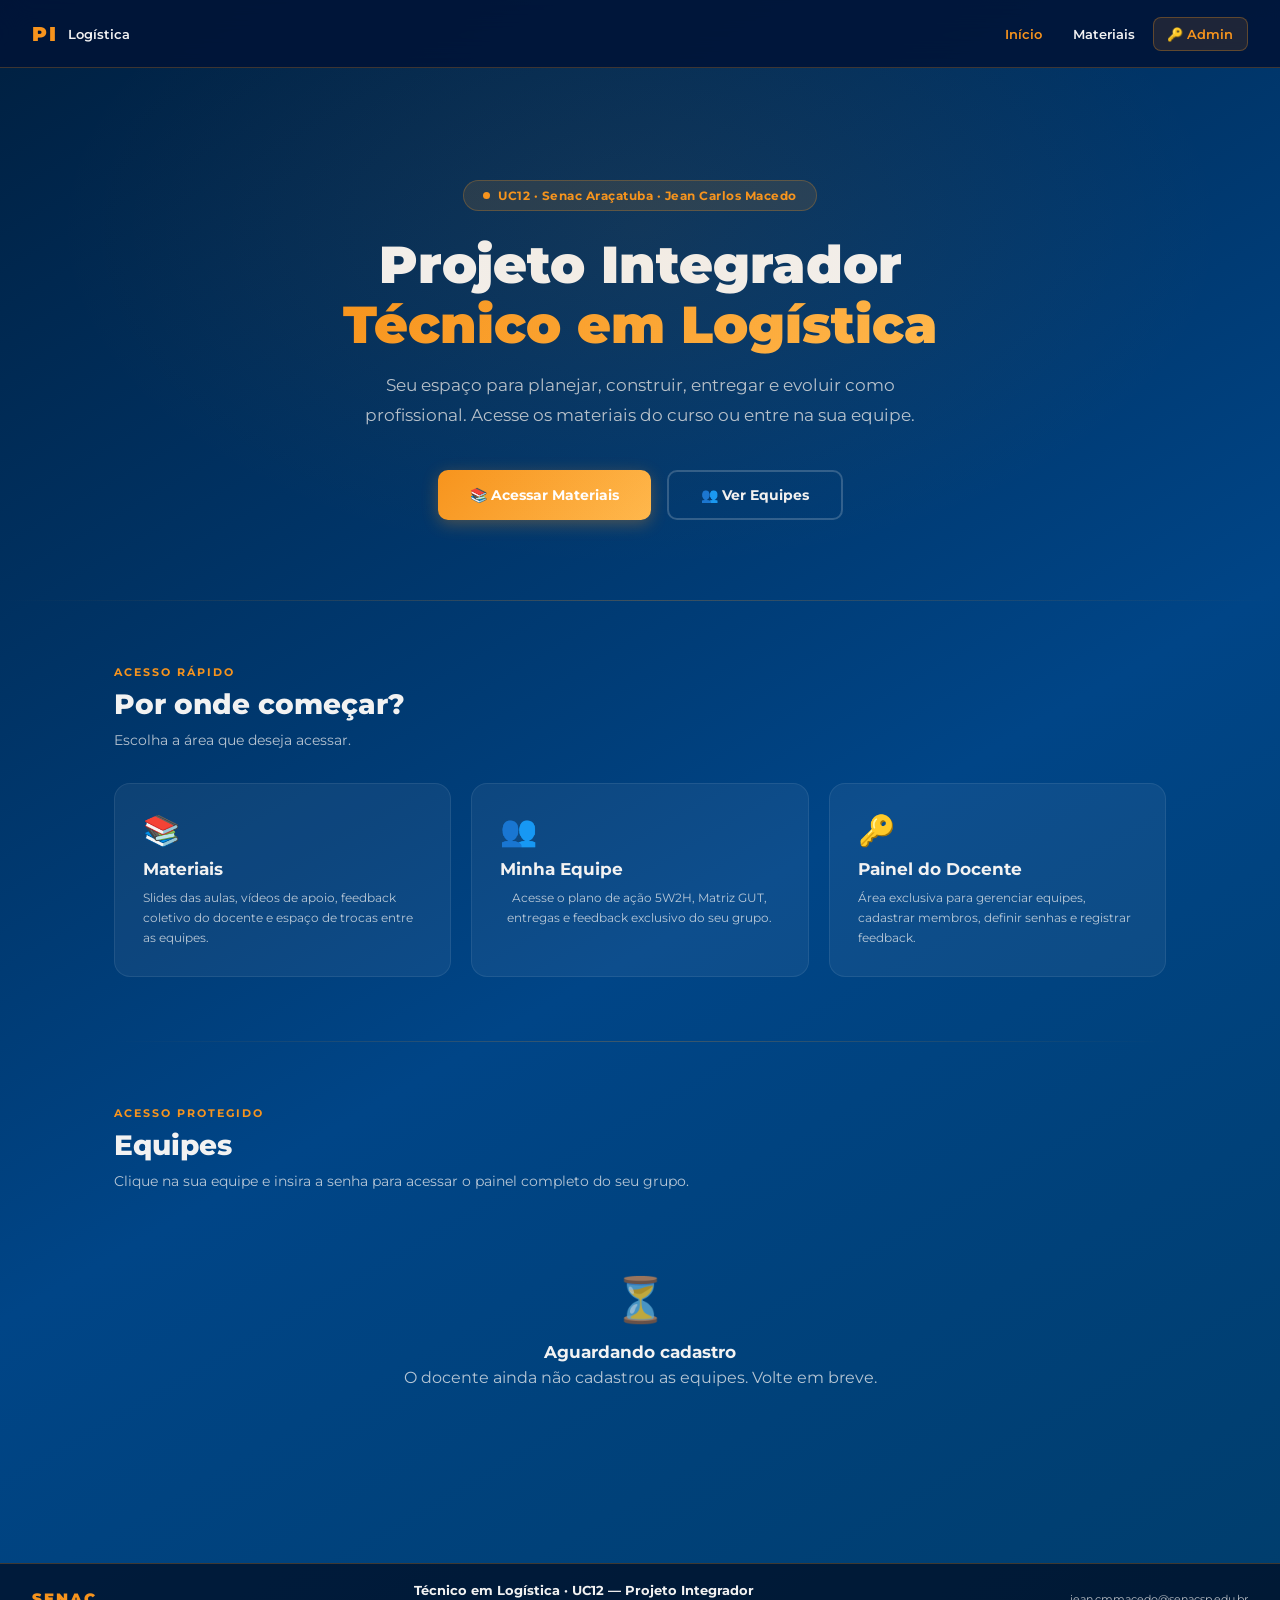
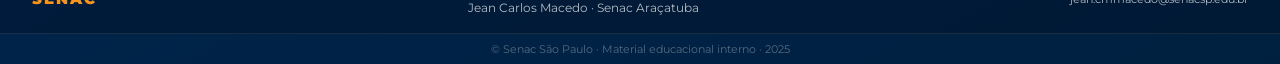
==== index.html @ 1c16d1ef "Add files via upload" ====
<!DOCTYPE html>
<html lang="pt-BR">
<head>
  <meta charset="UTF-8">
  <meta name="viewport" content="width=device-width, initial-scale=1.0">
  <title>PI Logística — Senac Araçatuba</title>
  <link href="https://fonts.googleapis.com/css2?family=Montserrat:wght@400;600;700;900&display=swap" rel="stylesheet">
  <link rel="stylesheet" href="style.css">
</head>
<body>
  <a href="#main-content" class="skip-link">Pular para o conteúdo principal</a>
  <nav class="nav" role="navigation" aria-label="Navegação principal">
    <a href="index.html" class="nav-logo">PI <span>Logística</span></a>
    <div class="nav-links">
      <a href="index.html" class="nav-active">Início</a>
      <a href="materiais.html">Materiais</a>
      <a href="admin.html" class="nav-btn">🔑 Admin</a>
    </div>
    <button class="hamburger" id="ham" type="button" onclick="toggleMenu()" aria-label="Abrir menu" aria-expanded="false" aria-controls="mob-menu">
      <span></span><span></span><span></span>
    </button>
  </nav>
  <div class="mobile-menu" id="mob-menu" role="menu" aria-label="Menu de navegação">
    <a href="index.html" role="menuitem" onclick="closeMenu()">Início</a>
    <a href="materiais.html" role="menuitem" onclick="closeMenu()">Materiais</a>
    <a href="admin.html" role="menuitem" onclick="closeMenu()">🔑 Admin</a>
  </div>

  <div class="page" id="main-content">
    <section class="hero" role="banner" aria-label="Boas-vindas">
      <div class="hero-badge">UC12 · Senac Araçatuba · Jean Carlos Macedo</div>
      <h1 class="hero-title">Projeto Integrador<br><span class="grad">Técnico em Logística</span></h1>
      <p class="hero-sub">Seu espaço para planejar, construir, entregar e evoluir como profissional. Acesse os materiais do curso ou entre na sua equipe.</p>
      <div class="hero-btns">
        <a href="materiais.html" class="btn btn-primary">📚 Acessar Materiais</a>
        <a href="#equipes" class="btn btn-ghost">👥 Ver Equipes</a>
      </div>
    </section>

    <div class="divider"></div>

    <div class="container">
      <section class="section">
        <div class="section-label">Acesso rápido</div>
        <h2 class="section-title">Por onde começar?</h2>
        <p class="section-desc">Escolha a área que deseja acessar.</p>
        <div class="access-grid" role="list">
          <a href="materiais.html" class="access-card" role="listitem" aria-label="Acessar Materiais do curso">
            <div class="ac-icon" aria-hidden="true">📚</div>
            <div class="ac-title">Materiais</div>
            <div class="ac-desc">Slides das aulas, vídeos de apoio, feedback coletivo do docente e espaço de trocas entre as equipes.</div>
          </a>
          <button class="access-card" role="listitem" aria-label="Ir para seção Minha Equipe" onclick="scrollToTeams()" type="button">
            <div class="ac-icon" aria-hidden="true">👥</div>
            <div class="ac-title">Minha Equipe</div>
            <div class="ac-desc">Acesse o plano de ação 5W2H, Matriz GUT, entregas e feedback exclusivo do seu grupo.</div>
          </button>
          <a href="admin.html" class="access-card" role="listitem" aria-label="Acessar Painel do Docente">
            <div class="ac-icon" aria-hidden="true">🔑</div>
            <div class="ac-title">Painel do Docente</div>
            <div class="ac-desc">Área exclusiva para gerenciar equipes, cadastrar membros, definir senhas e registrar feedback.</div>
          </a>
        </div>
      </section>

      <div class="divider"></div>

      <section class="section" id="equipes" aria-labelledby="teams-title">
        <div class="section-label">Acesso protegido</div>
        <h2 class="section-title" id="teams-title">Equipes</h2>
        <p class="section-desc">Clique na sua equipe e insira a senha para acessar o painel completo do seu grupo.</p>
        <div class="teams-grid" id="teams-grid" role="list" aria-label="Lista de equipes">
          <div class="empty-state">
            <span class="ei">⏳</span>
            <h3>Aguardando cadastro</h3>
            <p>O docente ainda não cadastrou as equipes. Volte em breve.</p>
          </div>
        </div>
      </section>
    </div>
  </div>

  <!-- Senha Modal -->
  <div class="overlay" id="overlay" role="dialog" aria-modal="true" aria-labelledby="modal-title">
    <div class="modal">
      <button class="modal-close" type="button" onclick="closeModal()" aria-label="Fechar modal">
        <span aria-hidden="true">✕</span>
      </button>
      <h3 id="modal-title">🔒 Acessar Equipe</h3>
      <p class="modal-sub" id="modal-sub">Digite a senha da sua equipe para continuar.</p>
      <div class="error-msg" id="err-msg" role="alert" aria-live="polite">Senha incorreta. Tente novamente.</div>
      <label for="senha-input" class="sr-only">Senha da equipe</label>
      <input type="password" class="field-input" id="senha-input" placeholder="Senha da equipe..."
             onkeydown="if(event.key==='Enter')checkPassword()" style="margin-bottom:1rem" autocomplete="current-password">
      <button class="btn btn-primary" type="button" onclick="checkPassword()" style="width:100%;justify-content:center">
        Entrar →
      </button>
    </div>
  </div>

  <footer role="contentinfo">
    <div class="f-logo">SENAC</div>
    <div class="f-center">
      <div style="font-weight:700">Técnico em Logística · UC12 — Projeto Integrador</div>
      <div style="color:var(--muted);font-size:12px;margin-top:2px">Jean Carlos Macedo · Senac Araçatuba</div>
    </div>
    <div class="f-right">
      <a href="mailto:jean.cmmacedo@senacsp.edu.br" style="color:inherit;text-decoration:none">jean.cmmacedo@senacsp.edu.br</a>
    </div>
  </footer>
  <div class="f-copy" role="contentinfo">© Senac São Paulo · Material educacional interno · 2025</div>

  <script>
    const KEY_GRUPOS = 'pi_grupos';
    const KEY_CONFIG = 'pi_config';
    const SESSION_TEAM = 'pi_team';
    const SESSION_ADMIN = 'pi_admin';

    function getGrupos() { return JSON.parse(localStorage.getItem(KEY_GRUPOS) || '[]'); }
    function isAdmin() { return sessionStorage.getItem(SESSION_ADMIN) === 'true'; }

    // ── Nav ────────────────────────────────────────────────────────────
    function toggleMenu() {
      const h = document.getElementById('ham');
      const m = document.getElementById('mob-menu');
      const isOpen = h.classList.toggle('open');
      m.classList.toggle('open');
      h.setAttribute('aria-expanded', isOpen);
      h.setAttribute('aria-label', isOpen ? 'Fechar menu' : 'Abrir menu');
    }
    function closeMenu() {
      const h = document.getElementById('ham');
      h.classList.remove('open');
      document.getElementById('mob-menu').classList.remove('open');
      h.setAttribute('aria-expanded', 'false');
      h.setAttribute('aria-label', 'Abrir menu');
    }
    function scrollToTeams() {
      document.getElementById('equipes').scrollIntoView({ behavior: 'smooth' });
    }

    // ── Teams ──────────────────────────────────────────────────────────
    function renderTeams() {
      const grupos = getGrupos().filter(g => g.ativo !== false);
      const grid = document.getElementById('teams-grid');
      if (grupos.length === 0) {
        grid.innerHTML = `<div class="empty-state" role="status"><span class="ei" aria-hidden="true">⏳</span><h3>Aguardando cadastro</h3><p>O docente ainda não cadastrou as equipes. Volte em breve.</p></div>`;
        return;
      }
      grid.innerHTML = grupos.map(g => {
        const entregues = (g.entregas || []).filter(e => e.status === 'entregue').length;
        const membrosCount = (g.membros || []).length;
        return `
          <button class="team-card" type="button" role="listitem" tabindex="0" aria-label="Acessar equipe ${g.nome}, ${membrosCount} integrantes, ${entregues} de 4 entregas"
             onclick="openModal('${g.id}')" onkeydown="if(event.key==='Enter')openModal('${g.id}')">
            <div class="tc-lock" aria-hidden="true">🔒</div>
            <div class="tc-name">${g.nome}</div>
            <div class="tc-info">
              <span>👥 ${membrosCount} integrante${membrosCount!==1?'s':''}</span>
              ${g.tema ? `<span title="${g.tema}">📋 ${g.tema.substring(0,38)}${g.tema.length>38?'…':''}</span>` : ''}
              <span>📤 ${entregues}/4 entregas</span>
            </div>
            <span class="tc-cta">→ Acessar equipe</span>
          </button>`;
      }).join('');
    }

    // ── Modal ──────────────────────────────────────────────────────────
    let _selId = null;
    function openModal(id) {
      _selId = id;
      const g = getGrupos().find(g => g.id === id);
      document.getElementById('modal-sub').textContent = `Equipe: ${g.nome}`;
      document.getElementById('senha-input').value = '';
      document.getElementById('err-msg').classList.remove('show');
      document.getElementById('overlay').classList.add('open');
      setTimeout(() => document.getElementById('senha-input').focus(), 120);
    }
    function closeModal() {
      document.getElementById('overlay').classList.remove('open');
      _selId = null;
    }
    function checkPassword() {
      const g = getGrupos().find(g => g.id === _selId);
      const senha = document.getElementById('senha-input').value.trim();
      if (!senha) return;
      if (senha === g.senha) {
        sessionStorage.setItem(SESSION_TEAM, JSON.stringify({ id: g.id, nome: g.nome }));
        window.location.href = `equipe.html?id=${g.id}`;
      } else {
        document.getElementById('err-msg').classList.add('show');
        document.getElementById('senha-input').value = '';
        document.getElementById('senha-input').focus();
      }
    }
    document.getElementById('overlay').addEventListener('click', e => { if (e.target.id === 'overlay') closeModal(); });
    document.addEventListener('keydown', e => { if (e.key === 'Escape' && document.getElementById('overlay').classList.contains('open')) closeModal(); });

    renderTeams();
  </script>
</body>
</html>
---- style.css ----
/* ═══════════════════════════════════════════════════════════════════════
   PI Logística — Senac Araçatuba
   Estilos principais do projeto
   ═══════════════════════════════════════════════════════════════════════ */

/* ── CSS Variables ────────────────────────────────────────────────────── */
:root {
  --navy: #004587;
  --navy-dark: #001f3f;
  --navy-mid: #003d6b;
  --orange: #F7941D;
  --orange-light: #FFB84D;
  --text: #F2F2F2;
  --muted: rgba(242,242,242,0.75);
  --glass: rgba(255,255,255,0.05);
  --border: rgba(247,148,29,0.25);
  --focus-ring: rgba(247,148,29,0.6);
}

/* ── Reset & Base ─────────────────────────────────────────────────────── */
html {
  scroll-padding-top: 80px;
}

* {
  font-family: 'Montserrat', sans-serif;
  box-sizing: border-box;
  margin: 0;
  padding: 0;
}

html, body {
  min-height: 100vh;
}

body {
  background: linear-gradient(150deg, var(--navy-dark) 0%, var(--navy) 55%, var(--navy-mid) 100%);
  color: var(--text);
  overflow-x: hidden;
}

/* ── Navigation ───────────────────────────────────────────────────────── */
.nav {
  position: fixed;
  top: 0;
  left: 0;
  right: 0;
  height: 68px;
  background: rgba(0,20,55,0.88);
  backdrop-filter: blur(14px);
  border-bottom: 1px solid var(--border);
  display: flex;
  align-items: center;
  justify-content: space-between;
  padding: 0 2rem;
  z-index: 1000;
}

.nav-logo {
  font-size: 20px;
  font-weight: 900;
  color: var(--orange);
  letter-spacing: 2px;
  text-decoration: none;
  display: flex;
  align-items: center;
  gap: 0.6rem;
}

.nav-logo span {
  color: var(--text);
  font-weight: 600;
  font-size: 13px;
  letter-spacing: 0;
}

.nav-links {
  display: flex;
  gap: 0.25rem;
  align-items: center;
}

.nav-links a {
  color: var(--text);
  text-decoration: none;
  font-size: 13px;
  font-weight: 600;
  padding: 0.5rem 0.85rem;
  border-radius: 8px;
  transition: all 0.2s;
  white-space: nowrap;
}

.nav-links a:hover {
  color: var(--orange);
  background: rgba(247,148,29,0.1);
}

.nav-links a.nav-active {
  color: var(--orange);
}

.nav-links a.nav-btn {
  background: rgba(247,148,29,0.12);
  border: 1px solid rgba(247,148,29,0.3);
  color: var(--orange);
}

.nav-links a.nav-btn:hover {
  background: var(--orange);
  color: #fff;
}

/* Hamburger Menu */
.hamburger {
  display: none;
  flex-direction: column;
  gap: 5px;
  background: none;
  border: none;
  cursor: pointer;
  padding: 8px;
}

.hamburger span {
  display: block;
  width: 22px;
  height: 2px;
  background: var(--text);
  border-radius: 2px;
  transition: all 0.3s;
}

.hamburger.open span:nth-child(1) {
  transform: translateY(7px) rotate(45deg);
}

.hamburger.open span:nth-child(2) {
  opacity: 0;
}

.hamburger.open span:nth-child(3) {
  transform: translateY(-7px) rotate(-45deg);
}

/* Mobile Menu */
.mobile-menu {
  display: none;
  position: fixed;
  top: 68px;
  left: 0;
  right: 0;
  background: rgba(0,15,45,0.97);
  border-bottom: 2px solid var(--orange);
  z-index: 999;
}

.mobile-menu.open {
  display: flex;
  flex-direction: column;
}

.mobile-menu a {
  color: var(--text);
  text-decoration: none;
  padding: 0.9rem 2rem;
  font-size: 15px;
  font-weight: 600;
  border-bottom: 1px solid rgba(247,148,29,0.1);
}

.mobile-menu a:hover {
  color: var(--orange);
  background: rgba(247,148,29,0.07);
}

@media (max-width: 820px) {
  .nav-links {
    display: none;
  }
  .hamburger {
    display: flex;
  }
}

/* ── Hero Section ─────────────────────────────────────────────────────── */
.hero {
  min-height: 58vh;
  display: flex;
  flex-direction: column;
  align-items: center;
  justify-content: center;
  text-align: center;
  padding: 7rem 1.5rem 5rem;
  position: relative;
  overflow: hidden;
}

.hero::before {
  content: '';
  position: absolute;
  inset: 0;
  background: radial-gradient(ellipse at 50% 30%, rgba(247,148,29,0.07) 0%, transparent 65%);
  pointer-events: none;
}

.hero-badge {
  display: inline-flex;
  align-items: center;
  gap: 0.5rem;
  background: rgba(247,148,29,0.12);
  border: 1px solid var(--border);
  color: var(--orange);
  padding: 0.45rem 1.2rem;
  border-radius: 20px;
  font-size: 12px;
  font-weight: 700;
  margin-bottom: 1.5rem;
  letter-spacing: 0.5px;
}

.hero-badge::before {
  content: '';
  width: 7px;
  height: 7px;
  background: var(--orange);
  border-radius: 50%;
  animation: pulse 2s ease-in-out infinite;
}

@keyframes pulse {
  0%, 100% { opacity: 1; transform: scale(1); }
  50% { opacity: 0.5; transform: scale(1.4); }
}

.hero-title {
  font-size: clamp(26px, 5.5vw, 52px);
  font-weight: 900;
  line-height: 1.15;
  margin-bottom: 1rem;
}

.hero-title .grad {
  background: linear-gradient(135deg, var(--orange), var(--orange-light));
  -webkit-background-clip: text;
  -webkit-text-fill-color: transparent;
  background-clip: text;
}

.hero-sub {
  color: var(--muted);
  font-size: clamp(13px, 2vw, 17px);
  max-width: 560px;
  margin: 0 auto 2.5rem;
  line-height: 1.75;
}

.hero-btns {
  display: flex;
  gap: 1rem;
  flex-wrap: wrap;
  justify-content: center;
}

/* ── Buttons ──────────────────────────────────────────────────────────── */
.btn {
  padding: 0.85rem 2rem;
  border: none;
  border-radius: 10px;
  font-size: 14px;
  font-weight: 700;
  cursor: pointer;
  text-decoration: none;
  transition: all 0.3s;
  display: inline-flex;
  align-items: center;
  gap: 0.5rem;
}

.btn-primary {
  background: linear-gradient(135deg, var(--orange), var(--orange-light));
  color: #fff;
  box-shadow: 0 4px 16px rgba(247,148,29,0.3);
}

.btn-primary:hover {
  transform: translateY(-2px);
  box-shadow: 0 8px 28px rgba(247,148,29,0.45);
}

.btn-primary:focus-visible {
  outline-offset: 3px;
}

.btn-ghost {
  background: transparent;
  border: 2px solid rgba(242,242,242,0.2);
  color: var(--text);
}

.btn-ghost:hover {
  border-color: var(--orange);
  color: var(--orange);
  background: rgba(247,148,29,0.07);
}

/* ── Layout ───────────────────────────────────────────────────────────── */
.page {
  padding-top: 68px;
}

.container {
  max-width: 1100px;
  margin: 0 auto;
  padding: 0 1.5rem;
}

.divider {
  height: 1px;
  background: linear-gradient(90deg, transparent, rgba(247,148,29,0.25), transparent);
}

/* ── Sections ──────────────────────────────────────────────────────────── */
.section {
  padding: 4rem 0;
}

.section-label {
  font-size: 11px;
  font-weight: 700;
  letter-spacing: 2px;
  color: var(--orange);
  text-transform: uppercase;
  margin-bottom: 0.5rem;
}

.section-title {
  font-size: clamp(20px, 3.5vw, 28px);
  font-weight: 800;
  margin-bottom: 0.5rem;
}

.section-desc {
  color: var(--muted);
  font-size: 14px;
  margin-bottom: 2rem;
  line-height: 1.6;
}

/* ── Quick Access Cards ───────────────────────────────────────────────── */
.access-grid {
  display: grid;
  grid-template-columns: repeat(auto-fit, minmax(230px, 1fr));
  gap: 1.25rem;
}

.access-card {
  background: var(--glass);
  border: 1px solid rgba(255,255,255,0.08);
  border-radius: 16px;
  padding: 1.75rem;
  text-decoration: none;
  color: var(--text);
  transition: all 0.3s;
  display: flex;
  flex-direction: column;
  gap: 0.6rem;
  cursor: pointer;
  position: relative;
  overflow: hidden;
}

.access-card::after {
  content: '';
  position: absolute;
  top: 0;
  left: 0;
  right: 0;
  height: 2px;
  background: linear-gradient(90deg, transparent, var(--orange), transparent);
  opacity: 0;
  transition: opacity 0.3s;
}

.access-card:hover {
  border-color: rgba(247,148,29,0.4);
  transform: translateY(-4px);
  box-shadow: 0 12px 32px rgba(0,0,0,0.2);
  background: rgba(255,255,255,0.08);
}

.access-card:hover::after {
  opacity: 1;
}

.access-card:focus {
  border-color: var(--orange);
  box-shadow: 0 0 0 3px rgba(247,148,29,0.25);
}

.ac-icon {
  font-size: 30px;
}

.ac-title {
  font-size: 17px;
  font-weight: 700;
}

.ac-desc {
  font-size: 12px;
  color: var(--muted);
  line-height: 1.65;
}

/* ── Teams Grid ───────────────────────────────────────────────────────── */
.teams-grid {
  display: grid;
  grid-template-columns: repeat(auto-fill, minmax(210px, 1fr));
  gap: 1.1rem;
}

.team-card {
  background: var(--glass);
  border: 1px solid rgba(255,255,255,0.08);
  border-radius: 14px;
  padding: 1.4rem;
  cursor: pointer;
  transition: all 0.3s;
  position: relative;
  text-align: left;
  border: none;
  width: 100%;
  font-family: inherit;
}

.team-card:hover {
  border-color: rgba(247,148,29,0.45);
  transform: translateY(-3px);
  box-shadow: 0 8px 28px rgba(247,148,29,0.12);
  background: rgba(255,255,255,0.07);
}

.team-card:focus {
  border-color: var(--orange);
  box-shadow: 0 0 0 3px rgba(247,148,29,0.25);
  outline: none;
}

.tc-lock {
  position: absolute;
  top: 1rem;
  right: 1rem;
  font-size: 14px;
  opacity: 0.4;
}

.tc-name {
  font-size: 16px;
  font-weight: 700;
  margin-bottom: 0.4rem;
  color: var(--text);
}

.tc-info {
  font-size: 12px;
  color: var(--muted);
  display: flex;
  flex-direction: column;
  gap: 0.15rem;
}

.tc-cta {
  display: inline-flex;
  align-items: center;
  gap: 0.4rem;
  font-size: 11px;
  font-weight: 700;
  padding: 0.3rem 0.9rem;
  border-radius: 20px;
  margin-top: 0.85rem;
  background: rgba(247,148,29,0.14);
  color: var(--orange);
  border: 1px solid rgba(247,148,29,0.25);
}

.empty-state {
  grid-column: 1/-1;
  text-align: center;
  padding: 3rem 1rem;
  color: var(--muted);
}

.empty-state .ei {
  font-size: 44px;
  margin-bottom: 1rem;
  display: block;
}

.empty-state h3 {
  font-size: 17px;
  font-weight: 700;
  color: var(--text);
  margin-bottom: 0.4rem;
}

/* ── Modal ─────────────────────────────────────────────────────────────── */
.overlay {
  position: fixed;
  inset: 0;
  background: rgba(0,0,0,0.72);
  backdrop-filter: blur(5px);
  z-index: 2000;
  display: none;
  align-items: center;
  justify-content: center;
  padding: 1rem;
}

.overlay.open {
  display: flex;
}

.modal {
  background: linear-gradient(135deg, #001e50, #003d6b);
  border: 1px solid var(--border);
  border-radius: 20px;
  padding: 2.5rem;
  max-width: 420px;
  width: 100%;
  position: relative;
  animation: fadeIn 0.2s ease;
}

@keyframes fadeIn {
  from { opacity: 0; transform: translateY(10px); }
  to { opacity: 1; transform: translateY(0); }
}

.modal-close {
  position: absolute;
  top: 1rem;
  right: 1.2rem;
  background: none;
  border: none;
  color: var(--muted);
  font-size: 20px;
  cursor: pointer;
  transition: color 0.2s;
  line-height: 1;
}

.modal-close:hover {
  color: var(--text);
}

.modal h3 {
  font-size: 21px;
  font-weight: 800;
  margin-bottom: 0.4rem;
}

.modal .modal-sub {
  color: var(--muted);
  font-size: 13px;
  margin-bottom: 1.75rem;
}

.field-input {
  width: 100%;
  padding: 0.85rem 1rem;
  background: rgba(255,255,255,0.06);
  border: 1.5px solid rgba(255,255,255,0.12);
  border-radius: 10px;
  color: var(--text);
  font-size: 15px;
  font-family: 'Montserrat', sans-serif;
  transition: border-color 0.2s;
}

.field-input:focus {
  outline: none;
  border-color: var(--orange);
}

.field-input::placeholder {
  color: rgba(242,242,242,0.3);
}

.error-msg {
  color: #ff7b7b;
  font-size: 12px;
  margin: 0.5rem 0;
  display: none;
}

.error-msg.show {
  display: block;
}

/* ── Footer ────────────────────────────────────────────────────────────── */
footer {
  background: rgba(0,10,30,0.7);
  border-top: 1px solid var(--border);
  padding: 1.1rem 2rem;
  display: grid;
  grid-template-columns: auto 1fr auto;
  gap: 1rem;
  align-items: center;
  margin-top: 4rem;
}

.f-logo {
  font-size: 15px;
  font-weight: 900;
  color: var(--orange);
  letter-spacing: 2px;
}

.f-center {
  text-align: center;
  font-size: 13px;
}

.f-right {
  font-size: 11px;
  color: var(--muted);
  text-align: right;
}

.f-copy {
  background: rgba(0,5,20,0.5);
  border-top: 1px solid rgba(247,148,29,0.1);
  padding: 0.5rem;
  text-align: center;
  font-size: 11px;
  color: rgba(242,242,242,0.35);
}

@media (max-width: 600px) {
  footer {
    grid-template-columns: 1fr;
    text-align: center;
  }
  .f-right {
    text-align: center;
  }
}

/* ═══════════════════════════════════════════════════════════════════════
   Acessibilidade
   ═══════════════════════════════════════════════════════════════════════ */

.skip-link {
  position: absolute;
  top: -100%;
  left: 1rem;
  background: var(--orange);
  color: #000;
  padding: 0.75rem 1.5rem;
  border-radius: 8px;
  font-weight: 700;
  text-decoration: none;
  z-index: 9999;
  transition: top 0.2s;
}

.skip-link:focus {
  top: 1rem;
}

.sr-only {
  position: absolute;
  width: 1px;
  height: 1px;
  padding: 0;
  margin: -1px;
  overflow: hidden;
  clip: rect(0, 0, 0, 0);
  white-space: nowrap;
  border: 0;
}

*:focus-visible {
  outline: 2px solid var(--focus-ring);
  outline-offset: 2px;
}

.access-card:focus,
.team-card:focus {
  border-color: var(--orange);
  box-shadow: 0 0 0 3px rgba(247,148,29,0.25);
}

.modal:focus-within {
  box-shadow: 0 0 0 3px var(--focus-ring);
}

/* ── High Contrast Mode ───────────────────────────────────────────────── */
@media (prefers-contrast: high) {
  :root {
    --muted: rgba(242,242,242,0.9);
    --border: rgba(247,148,29,0.5);
  }

  .btn-primary,
  .access-card,
  .team-card {
    border: 2px solid var(--orange);
  }
}

/* ── Reduced Motion ────────────────────────────────────────────────────── */
@media (prefers-reduced-motion: reduce) {
  *,
  *::before,
  *::after {
    animation-duration: 0.01ms !important;
    animation-iteration-count: 1 !important;
    transition-duration: 0.01ms !important;
  }
}

/* ── Print Styles ─────────────────────────────────────────────────────── */
@media print {
  .nav,
  .hamburger,
  .mobile-menu,
  .overlay,
  .skip-link {
    display: none !important;
  }

  body {
    background: #fff;
    color: #000;
  }

  .page {
    padding-top: 0;
  }
}
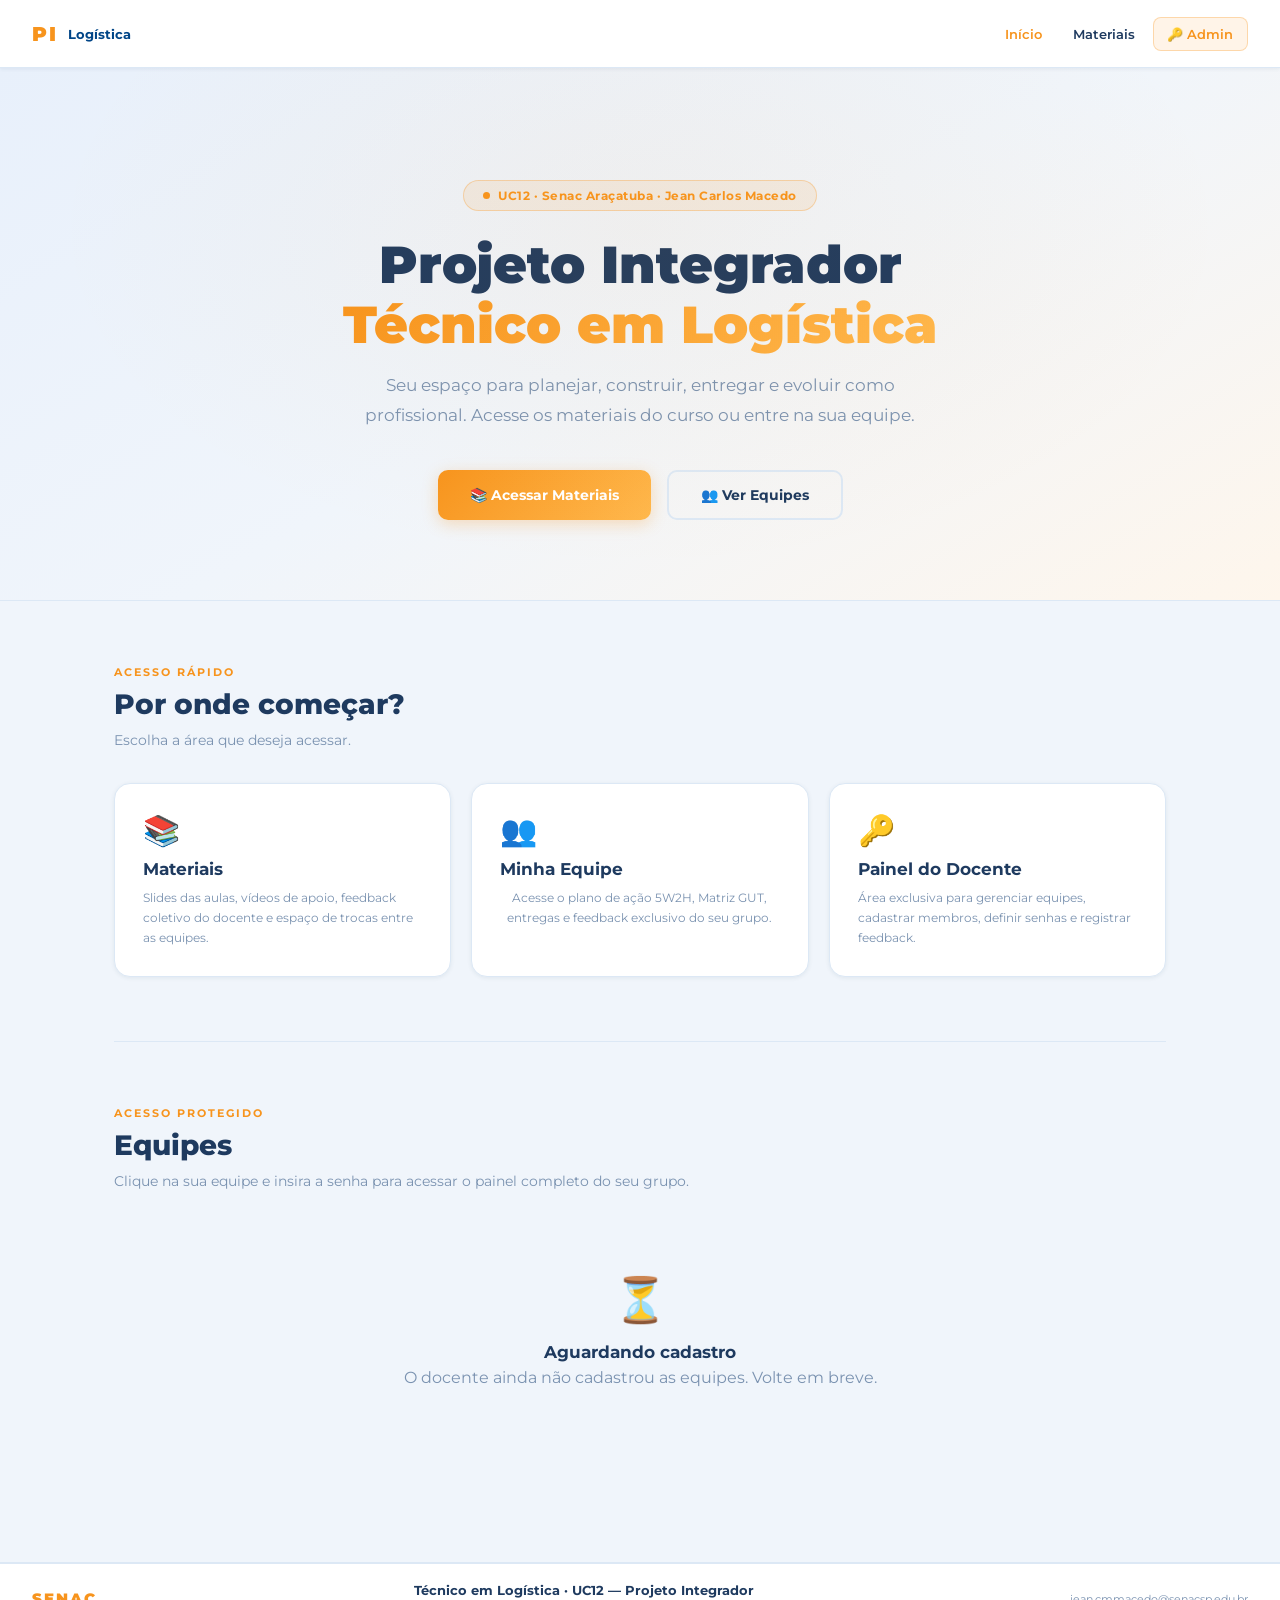
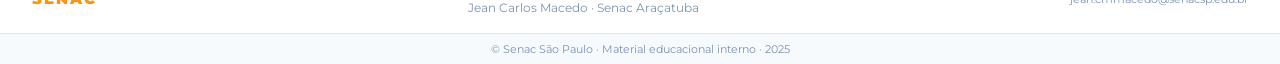
==== commit 52882434: "Add files via upload" ====
--- a/index.html
+++ b/index.html
@@ -6,6 +6,7 @@
   <title>PI Logística — Senac Araçatuba</title>
   <link href="https://fonts.googleapis.com/css2?family=Montserrat:wght@400;600;700;900&display=swap" rel="stylesheet">
   <link rel="stylesheet" href="style.css">
+  <script src="db.js"></script>
 </head>
 <body>
   <a href="#main-content" class="skip-link">Pular para o conteúdo principal</a>
@@ -196,7 +197,9 @@
     document.getElementById('overlay').addEventListener('click', e => { if (e.target.id === 'overlay') closeModal(); });
     document.addEventListener('keydown', e => { if (e.key === 'Escape' && document.getElementById('overlay').classList.contains('open')) closeModal(); });
 
+    // Renderiza com dados locais imediatamente, depois sincroniza e re-renderiza
     renderTeams();
+    cloudSync().then(synced => { if (synced) renderTeams(); });
   </script>
 </body>
 </html>
--- a/style.css
+++ b/style.css
@@ -1,40 +1,41 @@
 /* ═══════════════════════════════════════════════════════════════════════
-   PI Logística — Senac Araçatuba
-   Estilos principais do projeto
+   PI Logística — Senac Araçatuba · Tema Claro
    ═══════════════════════════════════════════════════════════════════════ */
 
 /* ── CSS Variables ────────────────────────────────────────────────────── */
 :root {
-  --navy: #004587;
-  --navy-dark: #001f3f;
-  --navy-mid: #003d6b;
-  --orange: #F7941D;
+  --navy:         #004587;
+  --navy-dark:    #1e3a5f;
+  --navy-mid:     #2c5282;
+  --orange:       #F7941D;
   --orange-light: #FFB84D;
-  --text: #F2F2F2;
-  --muted: rgba(242,242,242,0.75);
-  --glass: rgba(255,255,255,0.05);
-  --border: rgba(247,148,29,0.25);
-  --focus-ring: rgba(247,148,29,0.6);
+  --text:         #1e3a5f;
+  --muted:        #7a92b0;
+  --glass:        #ffffff;
+  --border:       #dce8f5;
+  --focus-ring:   rgba(247,148,29,0.55);
+  --bg:           #f0f5fb;
+  --surface:      #ffffff;
+  --surface-2:    #f7fafd;
+  --shadow-sm:    0 1px 4px rgba(30,58,95,0.08);
+  --shadow-md:    0 4px 16px rgba(30,58,95,0.10);
+  --shadow-lg:    0 8px 32px rgba(30,58,95,0.13);
 }
 
 /* ── Reset & Base ─────────────────────────────────────────────────────── */
-html {
-  scroll-padding-top: 80px;
-}
-
-* {
+html { scroll-padding-top: 80px; }
+
+*, *::before, *::after {
   font-family: 'Montserrat', sans-serif;
   box-sizing: border-box;
   margin: 0;
   padding: 0;
 }
 
-html, body {
-  min-height: 100vh;
-}
+html, body { min-height: 100vh; }
 
 body {
-  background: linear-gradient(150deg, var(--navy-dark) 0%, var(--navy) 55%, var(--navy-mid) 100%);
+  background: var(--bg);
   color: var(--text);
   overflow-x: hidden;
 }
@@ -42,13 +43,13 @@
 /* ── Navigation ───────────────────────────────────────────────────────── */
 .nav {
   position: fixed;
-  top: 0;
-  left: 0;
-  right: 0;
+  top: 0; left: 0; right: 0;
   height: 68px;
-  background: rgba(0,20,55,0.88);
+  background: rgba(255,255,255,0.95);
+  -webkit-backdrop-filter: blur(14px);
   backdrop-filter: blur(14px);
   border-bottom: 1px solid var(--border);
+  box-shadow: var(--shadow-sm);
   display: flex;
   align-items: center;
   justify-content: space-between;
@@ -66,22 +67,11 @@
   align-items: center;
   gap: 0.6rem;
 }
-
-.nav-logo span {
-  color: var(--text);
-  font-weight: 600;
-  font-size: 13px;
-  letter-spacing: 0;
-}
-
-.nav-links {
-  display: flex;
-  gap: 0.25rem;
-  align-items: center;
-}
-
+.nav-logo span { color: var(--navy); font-weight: 700; font-size: 13px; letter-spacing: 0; }
+
+.nav-links { display: flex; gap: 0.25rem; align-items: center; }
 .nav-links a {
-  color: var(--text);
+  color: var(--navy-dark);
   text-decoration: none;
   font-size: 13px;
   font-weight: 600;
@@ -90,97 +80,53 @@
   transition: all 0.2s;
   white-space: nowrap;
 }
-
-.nav-links a:hover {
-  color: var(--orange);
+.nav-links a:hover { color: var(--orange); background: rgba(247,148,29,0.08); }
+.nav-links a.nav-active { color: var(--orange); }
+.nav-links a.nav-btn {
   background: rgba(247,148,29,0.1);
-}
-
-.nav-links a.nav-active {
-  color: var(--orange);
-}
-
-.nav-links a.nav-btn {
-  background: rgba(247,148,29,0.12);
   border: 1px solid rgba(247,148,29,0.3);
   color: var(--orange);
 }
-
-.nav-links a.nav-btn:hover {
-  background: var(--orange);
-  color: #fff;
-}
-
-/* Hamburger Menu */
-.hamburger {
-  display: none;
-  flex-direction: column;
-  gap: 5px;
-  background: none;
-  border: none;
-  cursor: pointer;
-  padding: 8px;
-}
-
-.hamburger span {
-  display: block;
-  width: 22px;
-  height: 2px;
-  background: var(--text);
-  border-radius: 2px;
-  transition: all 0.3s;
-}
-
-.hamburger.open span:nth-child(1) {
-  transform: translateY(7px) rotate(45deg);
-}
-
-.hamburger.open span:nth-child(2) {
-  opacity: 0;
-}
-
-.hamburger.open span:nth-child(3) {
-  transform: translateY(-7px) rotate(-45deg);
-}
+.nav-links a.nav-btn:hover { background: var(--orange); color: #fff; }
+
+.nav-team-badge {
+  background: rgba(247,148,29,0.1);
+  border: 1px solid rgba(247,148,29,0.3);
+  color: var(--orange);
+  font-size: 12px;
+  font-weight: 700;
+  padding: 0.3rem 0.9rem;
+  border-radius: 20px;
+  max-width: 220px;
+  overflow: hidden;
+  text-overflow: ellipsis;
+  white-space: nowrap;
+}
+
+/* Hamburger */
+.hamburger { display: none; flex-direction: column; gap: 5px; background: none; border: none; cursor: pointer; padding: 8px; }
+.hamburger span { display: block; width: 22px; height: 2px; background: var(--navy); border-radius: 2px; transition: all 0.3s; }
+.hamburger.open span:nth-child(1) { transform: translateY(7px) rotate(45deg); }
+.hamburger.open span:nth-child(2) { opacity: 0; }
+.hamburger.open span:nth-child(3) { transform: translateY(-7px) rotate(-45deg); }
 
 /* Mobile Menu */
 .mobile-menu {
   display: none;
   position: fixed;
-  top: 68px;
-  left: 0;
-  right: 0;
-  background: rgba(0,15,45,0.97);
+  top: 68px; left: 0; right: 0;
+  background: rgba(255,255,255,0.98);
   border-bottom: 2px solid var(--orange);
+  box-shadow: var(--shadow-md);
   z-index: 999;
 }
-
-.mobile-menu.open {
-  display: flex;
-  flex-direction: column;
-}
-
-.mobile-menu a {
-  color: var(--text);
-  text-decoration: none;
-  padding: 0.9rem 2rem;
-  font-size: 15px;
-  font-weight: 600;
-  border-bottom: 1px solid rgba(247,148,29,0.1);
-}
-
-.mobile-menu a:hover {
-  color: var(--orange);
-  background: rgba(247,148,29,0.07);
-}
+.mobile-menu.open { display: flex; flex-direction: column; }
+.mobile-menu a { color: var(--navy-dark); text-decoration: none; padding: 0.9rem 2rem; font-size: 15px; font-weight: 600; border-bottom: 1px solid var(--border); }
+.mobile-menu a:hover { color: var(--orange); background: rgba(247,148,29,0.05); }
 
 @media (max-width: 820px) {
-  .nav-links {
-    display: none;
-  }
-  .hamburger {
-    display: flex;
-  }
+  .nav-links { display: none; }
+  .hamburger { display: flex; }
 }
 
 /* ── Hero Section ─────────────────────────────────────────────────────── */
@@ -194,13 +140,13 @@
   padding: 7rem 1.5rem 5rem;
   position: relative;
   overflow: hidden;
-}
-
+  background: linear-gradient(150deg, #e8f0fb 0%, #f0f5fb 50%, #fef6ec 100%);
+}
 .hero::before {
   content: '';
   position: absolute;
   inset: 0;
-  background: radial-gradient(ellipse at 50% 30%, rgba(247,148,29,0.07) 0%, transparent 65%);
+  background: radial-gradient(ellipse at 50% 30%, rgba(247,148,29,0.06) 0%, transparent 65%);
   pointer-events: none;
 }
 
@@ -208,8 +154,8 @@
   display: inline-flex;
   align-items: center;
   gap: 0.5rem;
-  background: rgba(247,148,29,0.12);
-  border: 1px solid var(--border);
+  background: rgba(247,148,29,0.1);
+  border: 1px solid rgba(247,148,29,0.3);
   color: var(--orange);
   padding: 0.45rem 1.2rem;
   border-radius: 20px;
@@ -218,49 +164,25 @@
   margin-bottom: 1.5rem;
   letter-spacing: 0.5px;
 }
-
 .hero-badge::before {
   content: '';
-  width: 7px;
-  height: 7px;
+  width: 7px; height: 7px;
   background: var(--orange);
   border-radius: 50%;
   animation: pulse 2s ease-in-out infinite;
 }
-
 @keyframes pulse {
   0%, 100% { opacity: 1; transform: scale(1); }
   50% { opacity: 0.5; transform: scale(1.4); }
 }
 
-.hero-title {
-  font-size: clamp(26px, 5.5vw, 52px);
-  font-weight: 900;
-  line-height: 1.15;
-  margin-bottom: 1rem;
-}
-
+.hero-title { font-size: clamp(26px, 5.5vw, 52px); font-weight: 900; line-height: 1.15; margin-bottom: 1rem; }
 .hero-title .grad {
   background: linear-gradient(135deg, var(--orange), var(--orange-light));
-  -webkit-background-clip: text;
-  -webkit-text-fill-color: transparent;
-  background-clip: text;
-}
-
-.hero-sub {
-  color: var(--muted);
-  font-size: clamp(13px, 2vw, 17px);
-  max-width: 560px;
-  margin: 0 auto 2.5rem;
-  line-height: 1.75;
-}
-
-.hero-btns {
-  display: flex;
-  gap: 1rem;
-  flex-wrap: wrap;
-  justify-content: center;
-}
+  -webkit-background-clip: text; -webkit-text-fill-color: transparent; background-clip: text;
+}
+.hero-sub { color: var(--muted); font-size: clamp(13px, 2vw, 17px); max-width: 560px; margin: 0 auto 2.5rem; line-height: 1.75; }
+.hero-btns { display: flex; gap: 1rem; flex-wrap: wrap; justify-content: center; }
 
 /* ── Buttons ──────────────────────────────────────────────────────────── */
 .btn {
@@ -276,87 +198,36 @@
   align-items: center;
   gap: 0.5rem;
 }
-
 .btn-primary {
   background: linear-gradient(135deg, var(--orange), var(--orange-light));
   color: #fff;
-  box-shadow: 0 4px 16px rgba(247,148,29,0.3);
-}
-
-.btn-primary:hover {
-  transform: translateY(-2px);
-  box-shadow: 0 8px 28px rgba(247,148,29,0.45);
-}
-
-.btn-primary:focus-visible {
-  outline-offset: 3px;
-}
-
+  box-shadow: 0 4px 16px rgba(247,148,29,0.28);
+}
+.btn-primary:hover { transform: translateY(-2px); box-shadow: 0 8px 28px rgba(247,148,29,0.40); }
+.btn-primary:focus-visible { outline-offset: 3px; }
 .btn-ghost {
   background: transparent;
-  border: 2px solid rgba(242,242,242,0.2);
-  color: var(--text);
-}
-
-.btn-ghost:hover {
-  border-color: var(--orange);
-  color: var(--orange);
-  background: rgba(247,148,29,0.07);
-}
+  border: 2px solid var(--border);
+  color: var(--navy-dark);
+}
+.btn-ghost:hover { border-color: var(--orange); color: var(--orange); background: rgba(247,148,29,0.05); }
 
 /* ── Layout ───────────────────────────────────────────────────────────── */
-.page {
-  padding-top: 68px;
-}
-
-.container {
-  max-width: 1100px;
-  margin: 0 auto;
-  padding: 0 1.5rem;
-}
-
-.divider {
-  height: 1px;
-  background: linear-gradient(90deg, transparent, rgba(247,148,29,0.25), transparent);
-}
+.page { padding-top: 68px; }
+.container { max-width: 1100px; margin: 0 auto; padding: 0 1.5rem; }
+.divider { height: 1px; background: var(--border); margin: 0; }
 
 /* ── Sections ──────────────────────────────────────────────────────────── */
-.section {
-  padding: 4rem 0;
-}
-
-.section-label {
-  font-size: 11px;
-  font-weight: 700;
-  letter-spacing: 2px;
-  color: var(--orange);
-  text-transform: uppercase;
-  margin-bottom: 0.5rem;
-}
-
-.section-title {
-  font-size: clamp(20px, 3.5vw, 28px);
-  font-weight: 800;
-  margin-bottom: 0.5rem;
-}
-
-.section-desc {
-  color: var(--muted);
-  font-size: 14px;
-  margin-bottom: 2rem;
-  line-height: 1.6;
-}
+.section { padding: 4rem 0; }
+.section-label { font-size: 11px; font-weight: 700; letter-spacing: 2px; color: var(--orange); text-transform: uppercase; margin-bottom: 0.5rem; }
+.section-title { font-size: clamp(20px, 3.5vw, 28px); font-weight: 800; margin-bottom: 0.5rem; }
+.section-desc { color: var(--muted); font-size: 14px; margin-bottom: 2rem; line-height: 1.6; }
 
 /* ── Quick Access Cards ───────────────────────────────────────────────── */
-.access-grid {
-  display: grid;
-  grid-template-columns: repeat(auto-fit, minmax(230px, 1fr));
-  gap: 1.25rem;
-}
-
+.access-grid { display: grid; grid-template-columns: repeat(auto-fit, minmax(230px, 1fr)); gap: 1.25rem; }
 .access-card {
-  background: var(--glass);
-  border: 1px solid rgba(255,255,255,0.08);
+  background: var(--surface);
+  border: 1px solid var(--border);
   border-radius: 16px;
   padding: 1.75rem;
   text-decoration: none;
@@ -368,240 +239,117 @@
   cursor: pointer;
   position: relative;
   overflow: hidden;
-}
-
+  box-shadow: var(--shadow-sm);
+}
 .access-card::after {
   content: '';
   position: absolute;
-  top: 0;
-  left: 0;
-  right: 0;
-  height: 2px;
-  background: linear-gradient(90deg, transparent, var(--orange), transparent);
+  top: 0; left: 0; right: 0;
+  height: 3px;
+  background: linear-gradient(90deg, var(--orange), var(--orange-light));
   opacity: 0;
   transition: opacity 0.3s;
 }
-
-.access-card:hover {
-  border-color: rgba(247,148,29,0.4);
-  transform: translateY(-4px);
-  box-shadow: 0 12px 32px rgba(0,0,0,0.2);
-  background: rgba(255,255,255,0.08);
-}
-
-.access-card:hover::after {
-  opacity: 1;
-}
-
-.access-card:focus {
-  border-color: var(--orange);
-  box-shadow: 0 0 0 3px rgba(247,148,29,0.25);
-}
-
-.ac-icon {
-  font-size: 30px;
-}
-
-.ac-title {
-  font-size: 17px;
-  font-weight: 700;
-}
-
-.ac-desc {
-  font-size: 12px;
-  color: var(--muted);
-  line-height: 1.65;
-}
+.access-card:hover { border-color: rgba(247,148,29,0.4); transform: translateY(-4px); box-shadow: var(--shadow-lg); }
+.access-card:hover::after { opacity: 1; }
+.access-card:focus { border-color: var(--orange); box-shadow: 0 0 0 3px rgba(247,148,29,0.2); }
+.ac-icon { font-size: 30px; }
+.ac-title { font-size: 17px; font-weight: 700; color: var(--navy-dark); }
+.ac-desc { font-size: 12px; color: var(--muted); line-height: 1.65; }
 
 /* ── Teams Grid ───────────────────────────────────────────────────────── */
-.teams-grid {
-  display: grid;
-  grid-template-columns: repeat(auto-fill, minmax(210px, 1fr));
-  gap: 1.1rem;
-}
-
+.teams-grid { display: grid; grid-template-columns: repeat(auto-fill, minmax(210px, 1fr)); gap: 1.1rem; }
 .team-card {
-  background: var(--glass);
-  border: 1px solid rgba(255,255,255,0.08);
+  background: var(--surface);
+  border: 1px solid var(--border);
   border-radius: 14px;
   padding: 1.4rem;
   cursor: pointer;
   transition: all 0.3s;
   position: relative;
   text-align: left;
-  border: none;
   width: 100%;
   font-family: inherit;
-}
-
-.team-card:hover {
-  border-color: rgba(247,148,29,0.45);
-  transform: translateY(-3px);
-  box-shadow: 0 8px 28px rgba(247,148,29,0.12);
-  background: rgba(255,255,255,0.07);
-}
-
-.team-card:focus {
-  border-color: var(--orange);
-  box-shadow: 0 0 0 3px rgba(247,148,29,0.25);
-  outline: none;
-}
-
-.tc-lock {
-  position: absolute;
-  top: 1rem;
-  right: 1rem;
-  font-size: 14px;
-  opacity: 0.4;
-}
-
-.tc-name {
-  font-size: 16px;
-  font-weight: 700;
-  margin-bottom: 0.4rem;
+  box-shadow: var(--shadow-sm);
   color: var(--text);
 }
-
-.tc-info {
-  font-size: 12px;
-  color: var(--muted);
-  display: flex;
-  flex-direction: column;
-  gap: 0.15rem;
-}
-
+.team-card:hover { border-color: rgba(247,148,29,0.45); transform: translateY(-3px); box-shadow: var(--shadow-lg); }
+.team-card:focus { border-color: var(--orange); box-shadow: 0 0 0 3px rgba(247,148,29,0.2); outline: none; }
+.tc-lock { position: absolute; top: 1rem; right: 1rem; font-size: 14px; opacity: 0.3; }
+.tc-name { font-size: 16px; font-weight: 700; margin-bottom: 0.4rem; color: var(--navy-dark); }
+.tc-info { font-size: 12px; color: var(--muted); display: flex; flex-direction: column; gap: 0.15rem; }
 .tc-cta {
-  display: inline-flex;
-  align-items: center;
-  gap: 0.4rem;
-  font-size: 11px;
-  font-weight: 700;
+  display: inline-flex; align-items: center; gap: 0.4rem;
+  font-size: 11px; font-weight: 700;
   padding: 0.3rem 0.9rem;
-  border-radius: 20px;
-  margin-top: 0.85rem;
-  background: rgba(247,148,29,0.14);
+  border-radius: 20px; margin-top: 0.85rem;
+  background: rgba(247,148,29,0.1);
   color: var(--orange);
   border: 1px solid rgba(247,148,29,0.25);
 }
-
-.empty-state {
-  grid-column: 1/-1;
-  text-align: center;
-  padding: 3rem 1rem;
-  color: var(--muted);
-}
-
-.empty-state .ei {
-  font-size: 44px;
-  margin-bottom: 1rem;
-  display: block;
-}
-
-.empty-state h3 {
-  font-size: 17px;
-  font-weight: 700;
-  color: var(--text);
-  margin-bottom: 0.4rem;
-}
+.empty-state { grid-column: 1/-1; text-align: center; padding: 3rem 1rem; color: var(--muted); }
+.empty-state .ei { font-size: 44px; margin-bottom: 1rem; display: block; }
+.empty-state h3 { font-size: 17px; font-weight: 700; color: var(--text); margin-bottom: 0.4rem; }
 
 /* ── Modal ─────────────────────────────────────────────────────────────── */
 .overlay {
-  position: fixed;
-  inset: 0;
-  background: rgba(0,0,0,0.72);
-  backdrop-filter: blur(5px);
+  position: fixed; inset: 0;
+  background: rgba(20,40,80,0.45);
+  -webkit-backdrop-filter: blur(6px);
+  backdrop-filter: blur(6px);
   z-index: 2000;
-  display: none;
-  align-items: center;
-  justify-content: center;
+  display: none; align-items: center; justify-content: center;
   padding: 1rem;
 }
-
-.overlay.open {
-  display: flex;
-}
-
+.overlay.open { display: flex; }
 .modal {
-  background: linear-gradient(135deg, #001e50, #003d6b);
+  background: var(--surface);
   border: 1px solid var(--border);
   border-radius: 20px;
   padding: 2.5rem;
   max-width: 420px;
   width: 100%;
   position: relative;
+  box-shadow: var(--shadow-lg);
   animation: fadeIn 0.2s ease;
-}
-
+  color: var(--text);
+}
 @keyframes fadeIn {
   from { opacity: 0; transform: translateY(10px); }
-  to { opacity: 1; transform: translateY(0); }
-}
-
+  to   { opacity: 1; transform: translateY(0); }
+}
 .modal-close {
-  position: absolute;
-  top: 1rem;
-  right: 1.2rem;
-  background: none;
-  border: none;
-  color: var(--muted);
-  font-size: 20px;
-  cursor: pointer;
-  transition: color 0.2s;
-  line-height: 1;
-}
-
-.modal-close:hover {
-  color: var(--text);
-}
-
-.modal h3 {
-  font-size: 21px;
-  font-weight: 800;
-  margin-bottom: 0.4rem;
-}
-
-.modal .modal-sub {
-  color: var(--muted);
-  font-size: 13px;
-  margin-bottom: 1.75rem;
-}
+  position: absolute; top: 1rem; right: 1.2rem;
+  background: none; border: none;
+  color: var(--muted); font-size: 20px; cursor: pointer;
+  transition: color 0.2s; line-height: 1;
+}
+.modal-close:hover { color: var(--text); }
+.modal h3 { font-size: 21px; font-weight: 800; margin-bottom: 0.4rem; }
+.modal .modal-sub { color: var(--muted); font-size: 13px; margin-bottom: 1.75rem; }
 
 .field-input {
   width: 100%;
   padding: 0.85rem 1rem;
-  background: rgba(255,255,255,0.06);
-  border: 1.5px solid rgba(255,255,255,0.12);
+  background: var(--surface-2);
+  border: 1.5px solid var(--border);
   border-radius: 10px;
   color: var(--text);
   font-size: 15px;
   font-family: 'Montserrat', sans-serif;
   transition: border-color 0.2s;
 }
-
-.field-input:focus {
-  outline: none;
-  border-color: var(--orange);
-}
-
-.field-input::placeholder {
-  color: rgba(242,242,242,0.3);
-}
-
-.error-msg {
-  color: #ff7b7b;
-  font-size: 12px;
-  margin: 0.5rem 0;
-  display: none;
-}
-
-.error-msg.show {
-  display: block;
-}
+.field-input:focus { outline: none; border-color: var(--orange); }
+.field-input::placeholder { color: var(--muted); opacity: 0.7; }
+
+.error-msg { color: #d94f4f; font-size: 12px; margin: 0.5rem 0; display: none; }
+.error-msg.show { display: block; }
 
 /* ── Footer ────────────────────────────────────────────────────────────── */
 footer {
-  background: rgba(0,10,30,0.7);
+  background: var(--surface);
   border-top: 1px solid var(--border);
+  box-shadow: 0 -1px 0 var(--border);
   padding: 1.1rem 2rem;
   display: grid;
   grid-template-columns: auto 1fr auto;
@@ -609,134 +357,50 @@
   align-items: center;
   margin-top: 4rem;
 }
-
-.f-logo {
-  font-size: 15px;
-  font-weight: 900;
-  color: var(--orange);
-  letter-spacing: 2px;
-}
-
-.f-center {
-  text-align: center;
-  font-size: 13px;
-}
-
-.f-right {
-  font-size: 11px;
-  color: var(--muted);
-  text-align: right;
-}
-
-.f-copy {
-  background: rgba(0,5,20,0.5);
-  border-top: 1px solid rgba(247,148,29,0.1);
-  padding: 0.5rem;
-  text-align: center;
-  font-size: 11px;
-  color: rgba(242,242,242,0.35);
-}
+.f-logo { font-size: 15px; font-weight: 900; color: var(--orange); letter-spacing: 2px; }
+.f-center { text-align: center; font-size: 13px; color: var(--text); }
+.f-right { font-size: 11px; color: var(--muted); text-align: right; }
+.f-copy { background: var(--surface-2); border-top: 1px solid var(--border); padding: 0.5rem; text-align: center; font-size: 11px; color: var(--muted); }
 
 @media (max-width: 600px) {
-  footer {
-    grid-template-columns: 1fr;
-    text-align: center;
-  }
-  .f-right {
-    text-align: center;
-  }
+  footer { grid-template-columns: 1fr; text-align: center; }
+  .f-right { text-align: center; }
 }
 
 /* ═══════════════════════════════════════════════════════════════════════
    Acessibilidade
    ═══════════════════════════════════════════════════════════════════════ */
-
 .skip-link {
-  position: absolute;
-  top: -100%;
-  left: 1rem;
-  background: var(--orange);
-  color: #000;
-  padding: 0.75rem 1.5rem;
-  border-radius: 8px;
-  font-weight: 700;
-  text-decoration: none;
-  z-index: 9999;
-  transition: top 0.2s;
-}
-
-.skip-link:focus {
-  top: 1rem;
-}
+  position: absolute; top: -100%; left: 1rem;
+  background: var(--orange); color: #fff;
+  padding: 0.75rem 1.5rem; border-radius: 8px;
+  font-weight: 700; text-decoration: none;
+  z-index: 9999; transition: top 0.2s;
+}
+.skip-link:focus { top: 1rem; }
 
 .sr-only {
-  position: absolute;
-  width: 1px;
-  height: 1px;
-  padding: 0;
-  margin: -1px;
-  overflow: hidden;
-  clip: rect(0, 0, 0, 0);
-  white-space: nowrap;
-  border: 0;
-}
-
-*:focus-visible {
-  outline: 2px solid var(--focus-ring);
-  outline-offset: 2px;
-}
-
-.access-card:focus,
-.team-card:focus {
-  border-color: var(--orange);
-  box-shadow: 0 0 0 3px rgba(247,148,29,0.25);
-}
-
-.modal:focus-within {
-  box-shadow: 0 0 0 3px var(--focus-ring);
-}
-
-/* ── High Contrast Mode ───────────────────────────────────────────────── */
+  position: absolute; width: 1px; height: 1px;
+  padding: 0; margin: -1px; overflow: hidden;
+  clip: rect(0,0,0,0); white-space: nowrap; border: 0;
+}
+
+*:focus-visible { outline: 2px solid var(--focus-ring); outline-offset: 2px; }
+.access-card:focus, .team-card:focus { border-color: var(--orange); box-shadow: 0 0 0 3px rgba(247,148,29,0.2); }
+
 @media (prefers-contrast: high) {
-  :root {
-    --muted: rgba(242,242,242,0.9);
-    --border: rgba(247,148,29,0.5);
-  }
-
-  .btn-primary,
-  .access-card,
-  .team-card {
-    border: 2px solid var(--orange);
-  }
-}
-
-/* ── Reduced Motion ────────────────────────────────────────────────────── */
+  :root { --muted: #4a6080; --border: #a0b8d8; }
+  .btn-primary, .access-card, .team-card { border: 2px solid var(--orange); }
+}
 @media (prefers-reduced-motion: reduce) {
-  *,
-  *::before,
-  *::after {
+  *, *::before, *::after {
     animation-duration: 0.01ms !important;
     animation-iteration-count: 1 !important;
     transition-duration: 0.01ms !important;
   }
 }
-
-/* ── Print Styles ─────────────────────────────────────────────────────── */
 @media print {
-  .nav,
-  .hamburger,
-  .mobile-menu,
-  .overlay,
-  .skip-link {
-    display: none !important;
-  }
-
-  body {
-    background: #fff;
-    color: #000;
-  }
-
-  .page {
-    padding-top: 0;
-  }
-}+  .nav, .hamburger, .mobile-menu, .overlay, .skip-link { display: none !important; }
+  body { background: #fff; color: #000; }
+  .page { padding-top: 0; }
+}
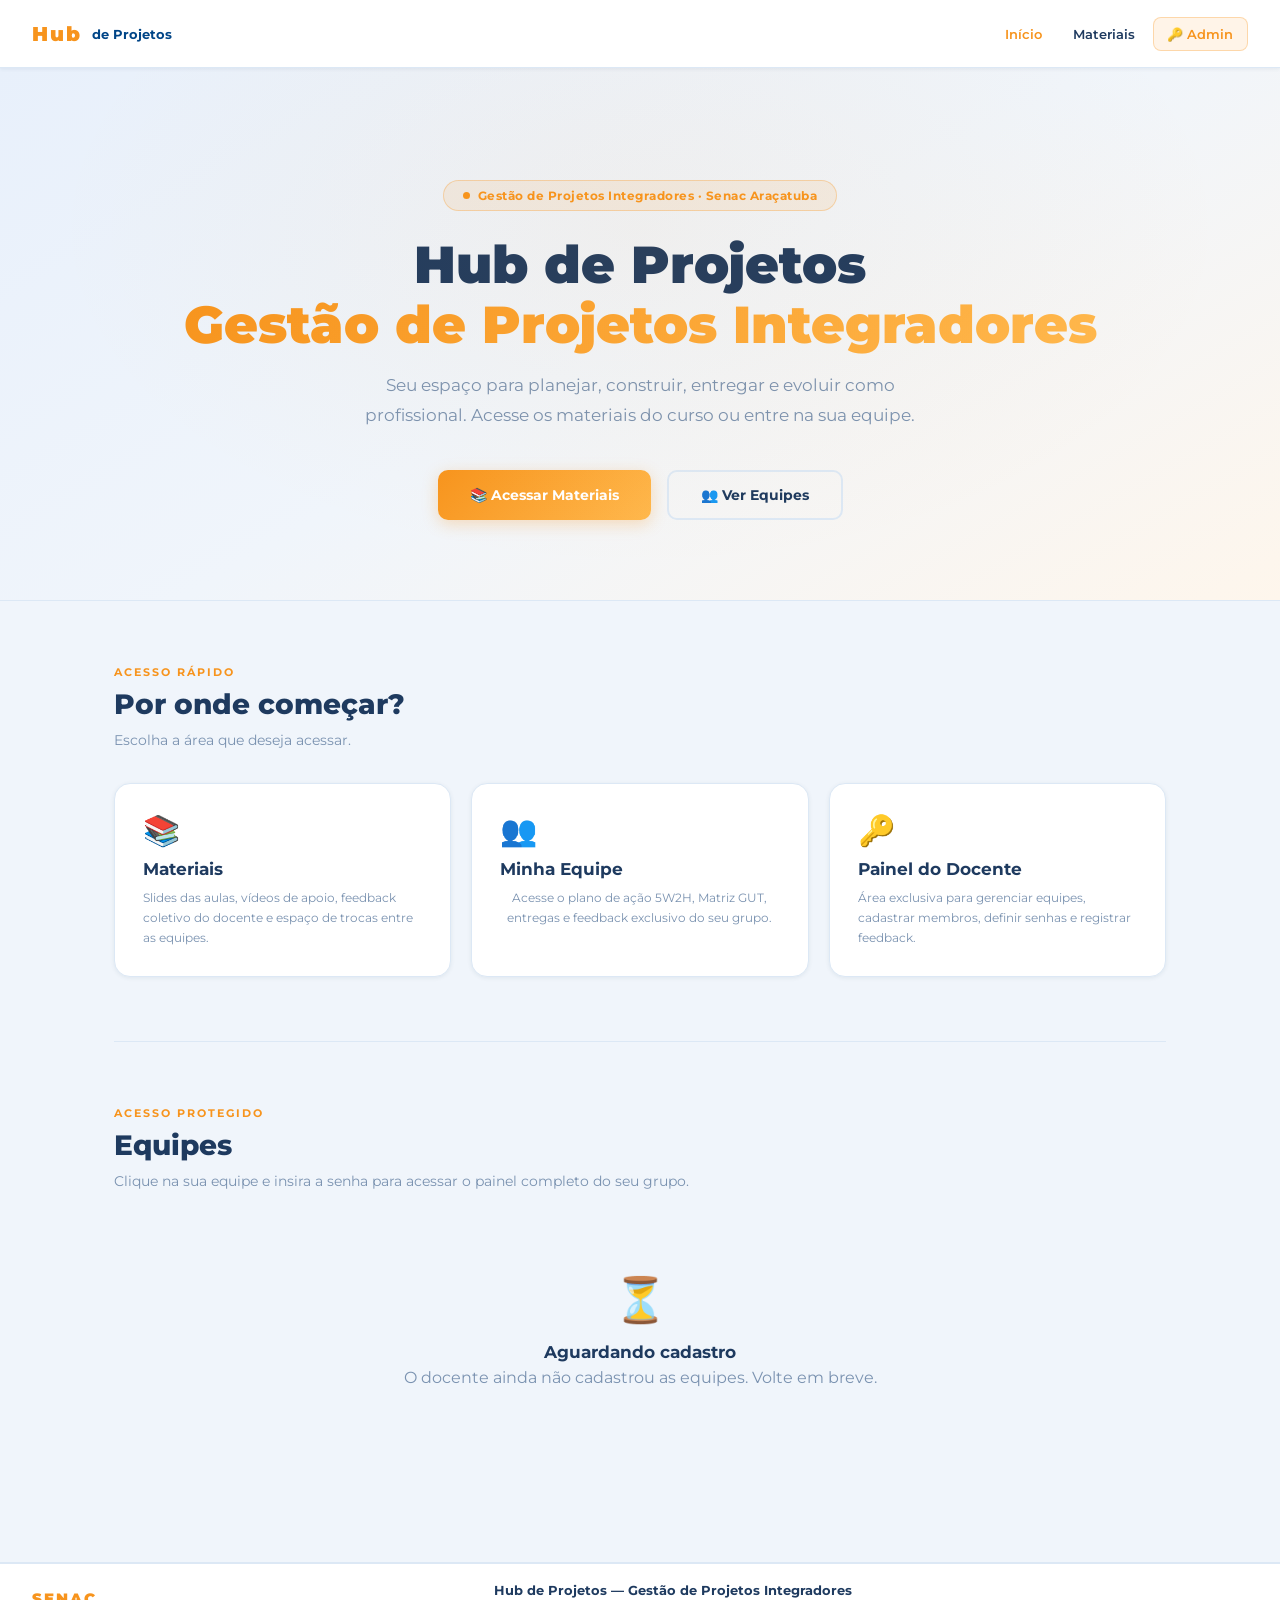
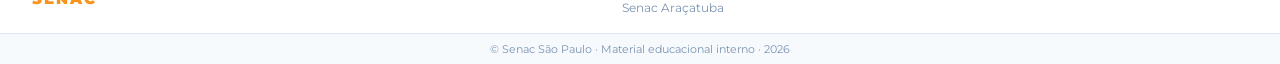
==== commit 29af4d46: "Add files via upload" ====
--- a/index.html
+++ b/index.html
@@ -3,7 +3,7 @@
 <head>
   <meta charset="UTF-8">
   <meta name="viewport" content="width=device-width, initial-scale=1.0">
-  <title>PI Logística — Senac Araçatuba</title>
+  <title>Hub de Projetos — Senac Araçatuba</title>
   <link href="https://fonts.googleapis.com/css2?family=Montserrat:wght@400;600;700;900&display=swap" rel="stylesheet">
   <link rel="stylesheet" href="style.css">
   <script src="db.js"></script>
@@ -11,7 +11,7 @@
 <body>
   <a href="#main-content" class="skip-link">Pular para o conteúdo principal</a>
   <nav class="nav" role="navigation" aria-label="Navegação principal">
-    <a href="index.html" class="nav-logo">PI <span>Logística</span></a>
+    <a href="index.html" class="nav-logo">Hub <span>de Projetos</span></a>
     <div class="nav-links">
       <a href="index.html" class="nav-active">Início</a>
       <a href="materiais.html">Materiais</a>
@@ -29,8 +29,8 @@
 
   <div class="page" id="main-content">
     <section class="hero" role="banner" aria-label="Boas-vindas">
-      <div class="hero-badge">UC12 · Senac Araçatuba · Jean Carlos Macedo</div>
-      <h1 class="hero-title">Projeto Integrador<br><span class="grad">Técnico em Logística</span></h1>
+      <div class="hero-badge" id="hero-badge">Gestão de Projetos Integradores Senac Araçatuba</div>
+      <h1 class="hero-title">Hub de Projetos<br><span class="grad" id="hero-subtitle">Gestão de Projetos Integradores</span></h1>
       <p class="hero-sub">Seu espaço para planejar, construir, entregar e evoluir como profissional. Acesse os materiais do curso ou entre na sua equipe.</p>
       <div class="hero-btns">
         <a href="materiais.html" class="btn btn-primary">📚 Acessar Materiais</a>
@@ -101,15 +101,13 @@
 
   <footer role="contentinfo">
     <div class="f-logo">SENAC</div>
-    <div class="f-center">
-      <div style="font-weight:700">Técnico em Logística · UC12 — Projeto Integrador</div>
-      <div style="color:var(--muted);font-size:12px;margin-top:2px">Jean Carlos Macedo · Senac Araçatuba</div>
-    </div>
-    <div class="f-right">
-      <a href="mailto:jean.cmmacedo@senacsp.edu.br" style="color:inherit;text-decoration:none">jean.cmmacedo@senacsp.edu.br</a>
-    </div>
+    <div class="f-center" id="footer-center">
+      <div style="font-weight:700">Hub de Projetos — Gestão de Projetos Integradores</div>
+      <div style="color:var(--muted);font-size:12px;margin-top:2px">Senac Araçatuba</div>
+    </div>
+    <div class="f-right" id="footer-right"></div>
   </footer>
-  <div class="f-copy" role="contentinfo">© Senac São Paulo · Material educacional interno · 2025</div>
+  <div class="f-copy" role="contentinfo">© Senac São Paulo · Material educacional interno · <span id="footer-year">2025</span></div>
 
   <script>
     const KEY_GRUPOS = 'pi_grupos';
@@ -119,6 +117,40 @@
 
     function getGrupos() { return JSON.parse(localStorage.getItem(KEY_GRUPOS) || '[]'); }
     function isAdmin() { return sessionStorage.getItem(SESSION_ADMIN) === 'true'; }
+
+    function renderConfig() {
+      const cfg = JSON.parse(localStorage.getItem(KEY_CONFIG) || '{}');
+      const nomeCurso = cfg.nomeCurso || '';
+      const uc        = cfg.unidadeCurricular || 'Gestão de Projetos Integradores';
+      const docente   = cfg.docente || '';
+      const email     = cfg.emailDocente || '';
+      const unidade   = cfg.unidade || 'Senac Araçatuba';
+      const anoSem    = cfg.anoSemestre || '';
+
+      const badge = document.getElementById('hero-badge');
+      if (badge) {
+        let badgeParts = [uc, unidade];
+        if (docente) badgeParts.push(docente);
+        if (anoSem)  badgeParts.push(anoSem);
+        badge.textContent = badgeParts.join(' · ');
+      }
+
+      const subtitle = document.getElementById('hero-subtitle');
+      if (subtitle) subtitle.textContent = nomeCurso || 'Gestão de Projetos Integradores';
+
+      const fc = document.getElementById('footer-center');
+      if (fc) {
+        const linha1 = nomeCurso ? `${nomeCurso} · ${uc}` : `Hub de Projetos — ${uc}`;
+        const linha2 = [docente, unidade].filter(Boolean).join(' · ');
+        fc.innerHTML = `<div style="font-weight:700">${linha1}</div>${linha2 ? `<div style="color:var(--muted);font-size:12px;margin-top:2px">${linha2}</div>` : ''}`;
+      }
+
+      const fr = document.getElementById('footer-right');
+      if (fr) fr.innerHTML = email ? `<a href="mailto:${email}" style="color:inherit;text-decoration:none">${email}</a>` : '';
+
+      const fy = document.getElementById('footer-year');
+      if (fy) fy.textContent = new Date().getFullYear();
+    }
 
     // ── Nav ────────────────────────────────────────────────────────────
     function toggleMenu() {
@@ -198,8 +230,9 @@
     document.addEventListener('keydown', e => { if (e.key === 'Escape' && document.getElementById('overlay').classList.contains('open')) closeModal(); });
 
     // Renderiza com dados locais imediatamente, depois sincroniza e re-renderiza
+    renderConfig();
     renderTeams();
-    cloudSync().then(synced => { if (synced) renderTeams(); });
+    cloudSync().then(synced => { renderConfig(); if (synced) renderTeams(); });
   </script>
 </body>
 </html>
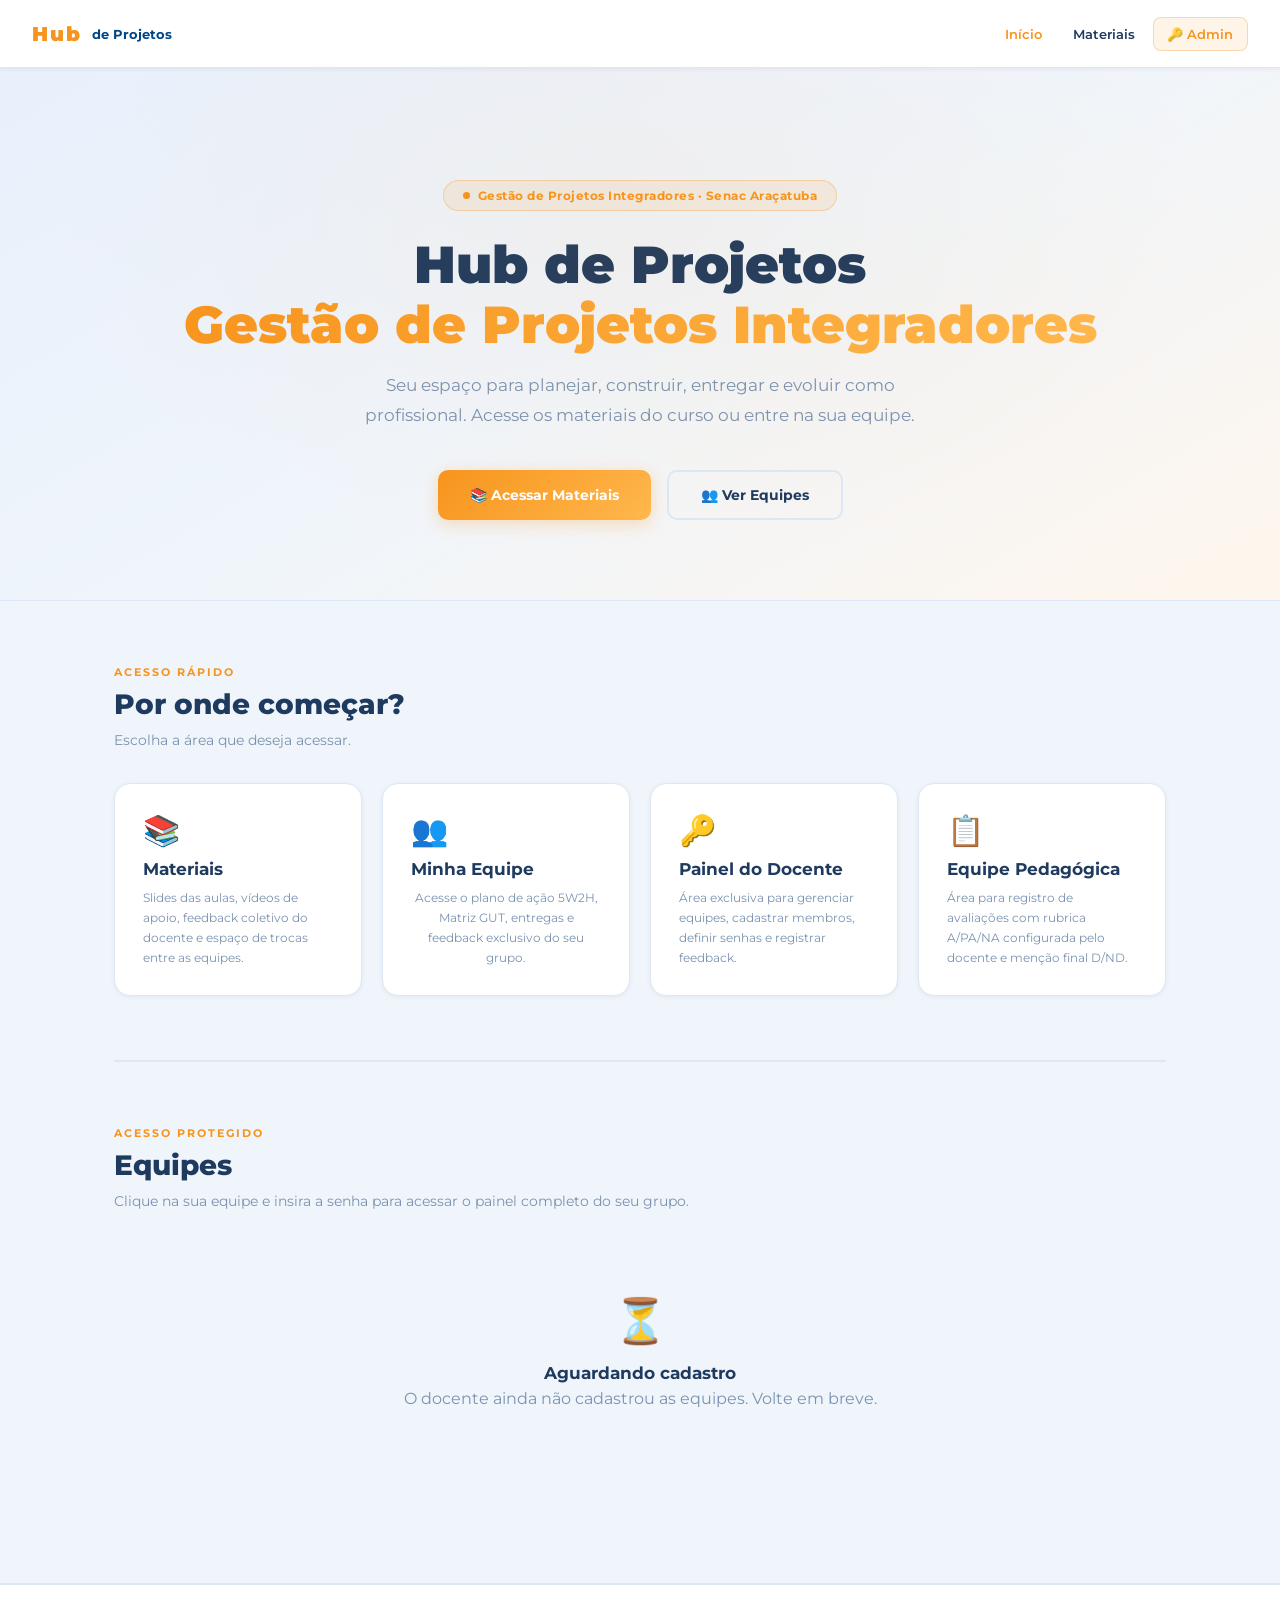
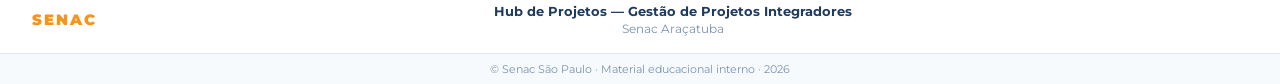
==== commit 8dbca55c: "Add files via upload" ====
--- a/index.html
+++ b/index.html
@@ -1,5 +1,6 @@
 <!DOCTYPE html>
 <html lang="pt-BR">
+
 <head>
   <meta charset="UTF-8">
   <meta name="viewport" content="width=device-width, initial-scale=1.0">
@@ -8,6 +9,7 @@
   <link rel="stylesheet" href="style.css">
   <script src="db.js"></script>
 </head>
+
 <body>
   <a href="#main-content" class="skip-link">Pular para o conteúdo principal</a>
   <nav class="nav" role="navigation" aria-label="Navegação principal">
@@ -17,7 +19,8 @@
       <a href="materiais.html">Materiais</a>
       <a href="admin.html" class="nav-btn">🔑 Admin</a>
     </div>
-    <button class="hamburger" id="ham" type="button" onclick="toggleMenu()" aria-label="Abrir menu" aria-expanded="false" aria-controls="mob-menu">
+    <button class="hamburger" id="ham" type="button" onclick="toggleMenu()" aria-label="Abrir menu"
+      aria-expanded="false" aria-controls="mob-menu">
       <span></span><span></span><span></span>
     </button>
   </nav>
@@ -30,8 +33,10 @@
   <div class="page" id="main-content">
     <section class="hero" role="banner" aria-label="Boas-vindas">
       <div class="hero-badge" id="hero-badge">Gestão de Projetos Integradores Senac Araçatuba</div>
-      <h1 class="hero-title">Hub de Projetos<br><span class="grad" id="hero-subtitle">Gestão de Projetos Integradores</span></h1>
-      <p class="hero-sub">Seu espaço para planejar, construir, entregar e evoluir como profissional. Acesse os materiais do curso ou entre na sua equipe.</p>
+      <h1 class="hero-title">Hub de Projetos<br><span class="grad" id="hero-subtitle">Gestão de Projetos
+          Integradores</span></h1>
+      <p class="hero-sub">Seu espaço para planejar, construir, entregar e evoluir como profissional. Acesse os materiais
+        do curso ou entre na sua equipe.</p>
       <div class="hero-btns">
         <a href="materiais.html" class="btn btn-primary">📚 Acessar Materiais</a>
         <a href="#equipes" class="btn btn-ghost">👥 Ver Equipes</a>
@@ -49,19 +54,38 @@
           <a href="materiais.html" class="access-card" role="listitem" aria-label="Acessar Materiais do curso">
             <div class="ac-icon" aria-hidden="true">📚</div>
             <div class="ac-title">Materiais</div>
-            <div class="ac-desc">Slides das aulas, vídeos de apoio, feedback coletivo do docente e espaço de trocas entre as equipes.</div>
+            <div class="ac-desc">Slides das aulas, vídeos de apoio, feedback coletivo do docente e espaço de trocas
+              entre as equipes.</div>
           </a>
-          <button class="access-card" role="listitem" aria-label="Ir para seção Minha Equipe" onclick="scrollToTeams()" type="button">
+          <button class="access-card" role="listitem" aria-label="Ir para seção Minha Equipe" onclick="scrollToTeams()"
+            type="button">
             <div class="ac-icon" aria-hidden="true">👥</div>
             <div class="ac-title">Minha Equipe</div>
-            <div class="ac-desc">Acesse o plano de ação 5W2H, Matriz GUT, entregas e feedback exclusivo do seu grupo.</div>
+            <div class="ac-desc">Acesse o plano de ação 5W2H, Matriz GUT, entregas e feedback exclusivo do seu grupo.
+            </div>
           </button>
           <a href="admin.html" class="access-card" role="listitem" aria-label="Acessar Painel do Docente">
             <div class="ac-icon" aria-hidden="true">🔑</div>
             <div class="ac-title">Painel do Docente</div>
-            <div class="ac-desc">Área exclusiva para gerenciar equipes, cadastrar membros, definir senhas e registrar feedback.</div>
+            <div class="ac-desc">Área exclusiva para gerenciar equipes, cadastrar membros, definir senhas e registrar
+              feedback.</div>
+          </a>
+          <a href="banca.html" class="access-card" role="listitem" aria-label="Acessar área da Equipe Pedagógica">
+            <div class="ac-icon" aria-hidden="true">📋</div>
+            <div class="ac-title">Equipe Pedagógica</div>
+            <div class="ac-desc">Área para registro de avaliações com rubrica A/PA/NA configurada pelo docente e menção final D/ND.</div>
           </a>
         </div>
+      </section>
+
+      <div class="divider"></div>
+
+      <section class="section" id="uc-section" style="display:none; background:var(--glass); border:1px solid rgba(255,255,255,0.08); border-left:3px solid var(--orange); border-radius:14px; padding:2rem; margin-bottom:2rem;">
+        <div class="section-label">Foco Pedagógico</div>
+        <h2 class="section-title">Competências das UCs Integradas</h2>
+        <p class="section-desc">O Projeto Integrador desenvolve e articula ativamente as seguintes competências do curso:</p>
+        <ul id="uc-list" style="margin-top:1.5rem; padding-left:1.5rem; display:flex; flex-direction:column; gap:0.5rem; color:var(--text); font-size:14px; font-weight:600;">
+        </ul>
       </section>
 
       <div class="divider"></div>
@@ -92,7 +116,7 @@
       <div class="error-msg" id="err-msg" role="alert" aria-live="polite">Senha incorreta. Tente novamente.</div>
       <label for="senha-input" class="sr-only">Senha da equipe</label>
       <input type="password" class="field-input" id="senha-input" placeholder="Senha da equipe..."
-             onkeydown="if(event.key==='Enter')checkPassword()" style="margin-bottom:1rem" autocomplete="current-password">
+        onkeydown="if(event.key==='Enter')checkPassword()" style="margin-bottom:1rem" autocomplete="current-password">
       <button class="btn btn-primary" type="button" onclick="checkPassword()" style="width:100%;justify-content:center">
         Entrar →
       </button>
@@ -107,7 +131,8 @@
     </div>
     <div class="f-right" id="footer-right"></div>
   </footer>
-  <div class="f-copy" role="contentinfo">© Senac São Paulo · Material educacional interno · <span id="footer-year">2025</span></div>
+  <div class="f-copy" role="contentinfo">© Senac São Paulo · Material educacional interno · <span
+      id="footer-year">2025</span></div>
 
   <script>
     const KEY_GRUPOS = 'pi_grupos';
@@ -121,17 +146,17 @@
     function renderConfig() {
       const cfg = JSON.parse(localStorage.getItem(KEY_CONFIG) || '{}');
       const nomeCurso = cfg.nomeCurso || '';
-      const uc        = cfg.unidadeCurricular || 'Gestão de Projetos Integradores';
-      const docente   = cfg.docente || '';
-      const email     = cfg.emailDocente || '';
-      const unidade   = cfg.unidade || 'Senac Araçatuba';
-      const anoSem    = cfg.anoSemestre || '';
+      const uc = cfg.unidadeCurricular || 'Gestão de Projetos Integradores';
+      const docente = cfg.docente || '';
+      const email = cfg.emailDocente || '';
+      const unidade = cfg.unidade || 'Senac Araçatuba';
+      const anoSem = cfg.anoSemestre || '';
 
       const badge = document.getElementById('hero-badge');
       if (badge) {
         let badgeParts = [uc, unidade];
         if (docente) badgeParts.push(docente);
-        if (anoSem)  badgeParts.push(anoSem);
+        if (anoSem) badgeParts.push(anoSem);
         badge.textContent = badgeParts.join(' · ');
       }
 
@@ -150,6 +175,18 @@
 
       const fy = document.getElementById('footer-year');
       if (fy) fy.textContent = new Date().getFullYear();
+
+      const ucSection = document.getElementById('uc-section');
+      const ucList = document.getElementById('uc-list');
+      if (ucSection && ucList) {
+        if (cfg.competencias && cfg.competencias.trim().length > 0) {
+          const comps = cfg.competencias.split('\n').filter(c => c.trim().length > 0);
+          ucList.innerHTML = comps.map(c => `<li style="line-height:1.5">${c.trim()}</li>`).join('');
+          ucSection.style.display = 'block';
+        } else {
+          ucSection.style.display = 'none';
+        }
+      }
     }
 
     // ── Nav ────────────────────────────────────────────────────────────
@@ -189,8 +226,8 @@
             <div class="tc-lock" aria-hidden="true">🔒</div>
             <div class="tc-name">${g.nome}</div>
             <div class="tc-info">
-              <span>👥 ${membrosCount} integrante${membrosCount!==1?'s':''}</span>
-              ${g.tema ? `<span title="${g.tema}">📋 ${g.tema.substring(0,38)}${g.tema.length>38?'…':''}</span>` : ''}
+              <span>👥 ${membrosCount} integrante${membrosCount !== 1 ? 's' : ''}</span>
+              ${g.tema ? `<span title="${g.tema}">📋 ${g.tema.substring(0, 38)}${g.tema.length > 38 ? '…' : ''}</span>` : ''}
               <span>📤 ${entregues}/4 entregas</span>
             </div>
             <span class="tc-cta">→ Acessar equipe</span>
@@ -219,6 +256,7 @@
       if (!senha) return;
       if (senha === g.senha) {
         sessionStorage.setItem(SESSION_TEAM, JSON.stringify({ id: g.id, nome: g.nome }));
+        sessionStorage.removeItem(SESSION_ADMIN);
         window.location.href = `equipe.html?id=${g.id}`;
       } else {
         document.getElementById('err-msg').classList.add('show');
@@ -235,4 +273,5 @@
     cloudSync().then(synced => { renderConfig(); if (synced) renderTeams(); });
   </script>
 </body>
-</html>
+
+</html>
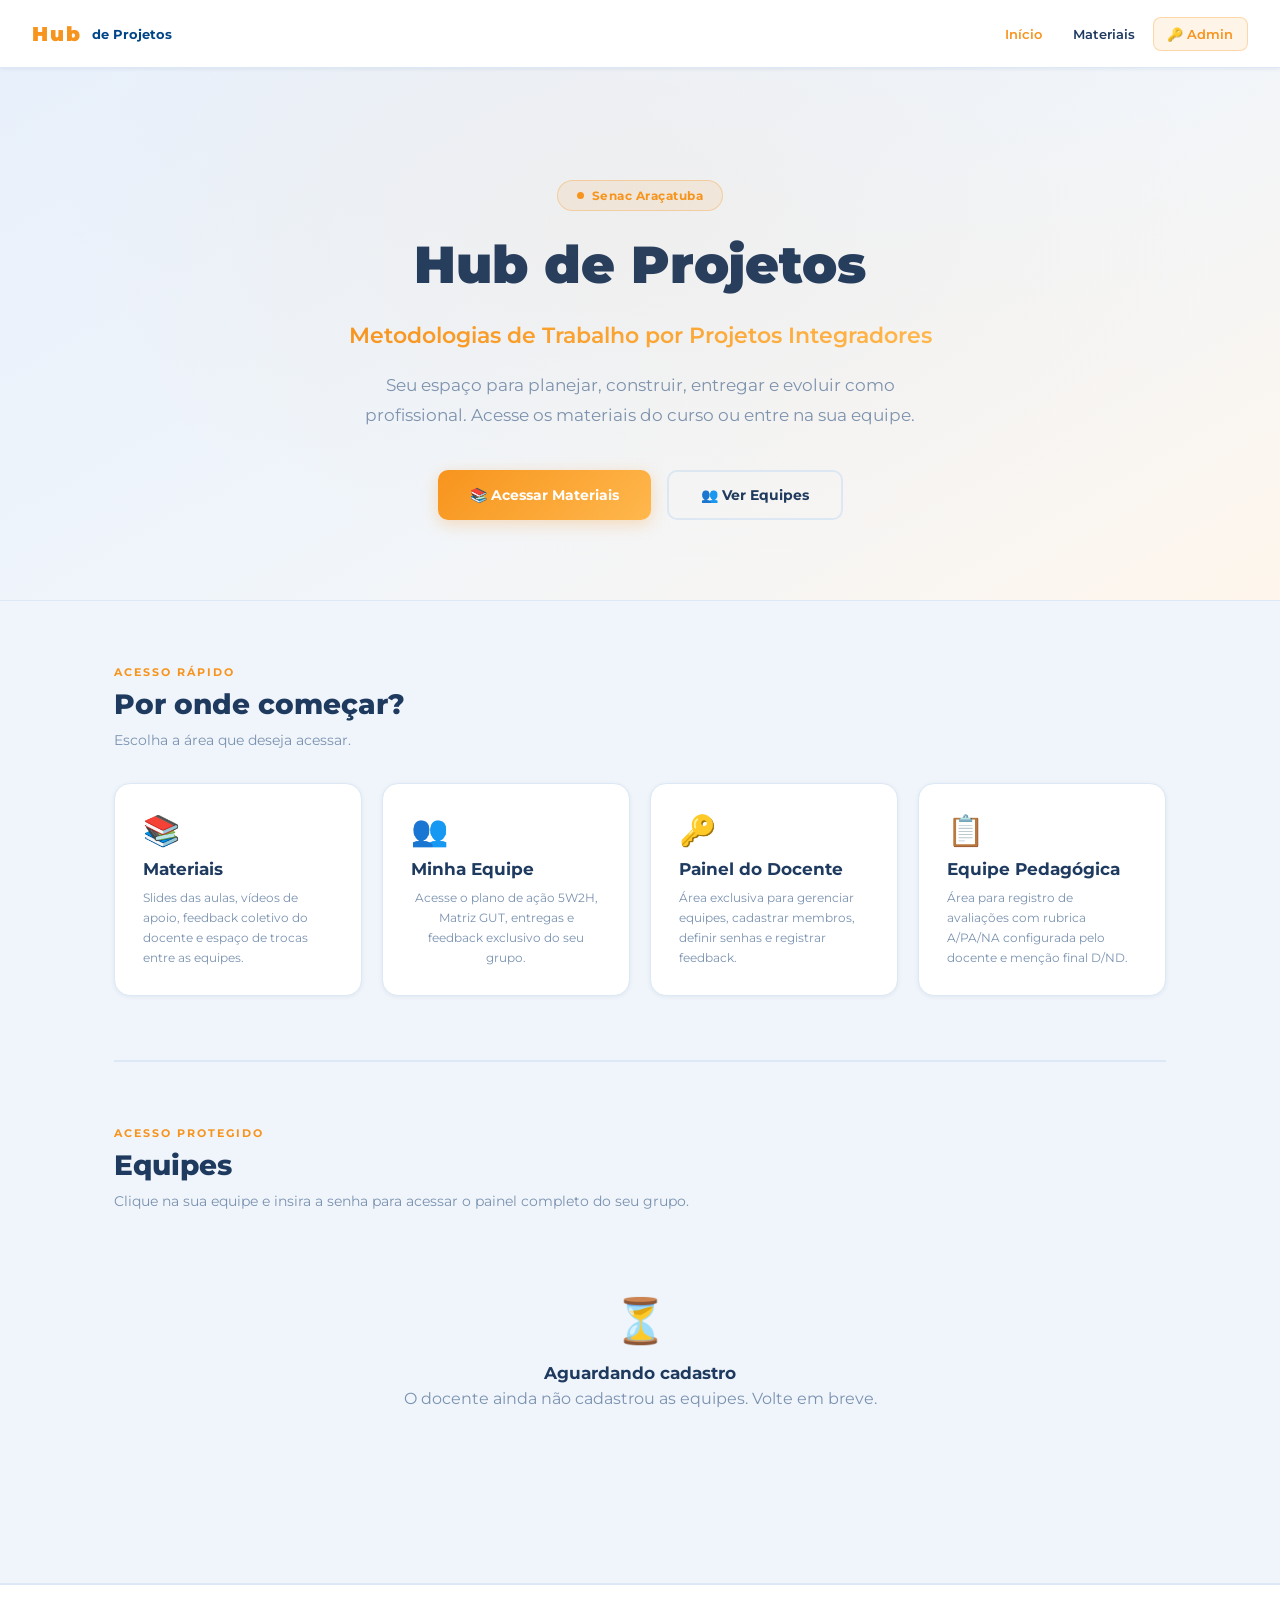
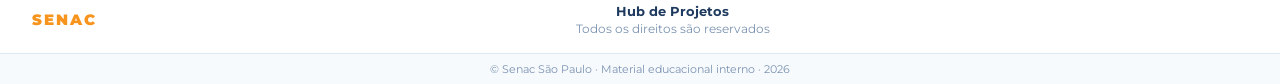
==== commit 0f81af25: "Add files via upload" ====
--- a/index.html
+++ b/index.html
@@ -154,20 +154,19 @@
 
       const badge = document.getElementById('hero-badge');
       if (badge) {
-        let badgeParts = [uc, unidade];
+        let badgeParts = [unidade];
         if (docente) badgeParts.push(docente);
         if (anoSem) badgeParts.push(anoSem);
         badge.textContent = badgeParts.join(' · ');
       }
 
       const subtitle = document.getElementById('hero-subtitle');
-      if (subtitle) subtitle.textContent = nomeCurso || 'Gestão de Projetos Integradores';
+      if (subtitle) subtitle.textContent = nomeCurso || 'Metodologias de Trabalho por Projetos Integradores';
 
       const fc = document.getElementById('footer-center');
       if (fc) {
-        const linha1 = nomeCurso ? `${nomeCurso} · ${uc}` : `Hub de Projetos — ${uc}`;
-        const linha2 = [docente, unidade].filter(Boolean).join(' · ');
-        fc.innerHTML = `<div style="font-weight:700">${linha1}</div>${linha2 ? `<div style="color:var(--muted);font-size:12px;margin-top:2px">${linha2}</div>` : ''}`;
+        const linha1 = docente || 'Hub de Projetos';
+        fc.innerHTML = `<div style="font-weight:700">${linha1}</div><div style="color:var(--muted);font-size:12px;margin-top:2px">Todos os direitos são reservados</div>`;
       }
 
       const fr = document.getElementById('footer-right');
--- a/style.css
+++ b/style.css
@@ -181,6 +181,7 @@
   background: linear-gradient(135deg, var(--orange), var(--orange-light));
   -webkit-background-clip: text; -webkit-text-fill-color: transparent; background-clip: text;
 }
+#hero-subtitle { font-size: clamp(15px, 2.5vw, 22px); font-weight: 600; }
 .hero-sub { color: var(--muted); font-size: clamp(13px, 2vw, 17px); max-width: 560px; margin: 0 auto 2.5rem; line-height: 1.75; }
 .hero-btns { display: flex; gap: 1rem; flex-wrap: wrap; justify-content: center; }
 
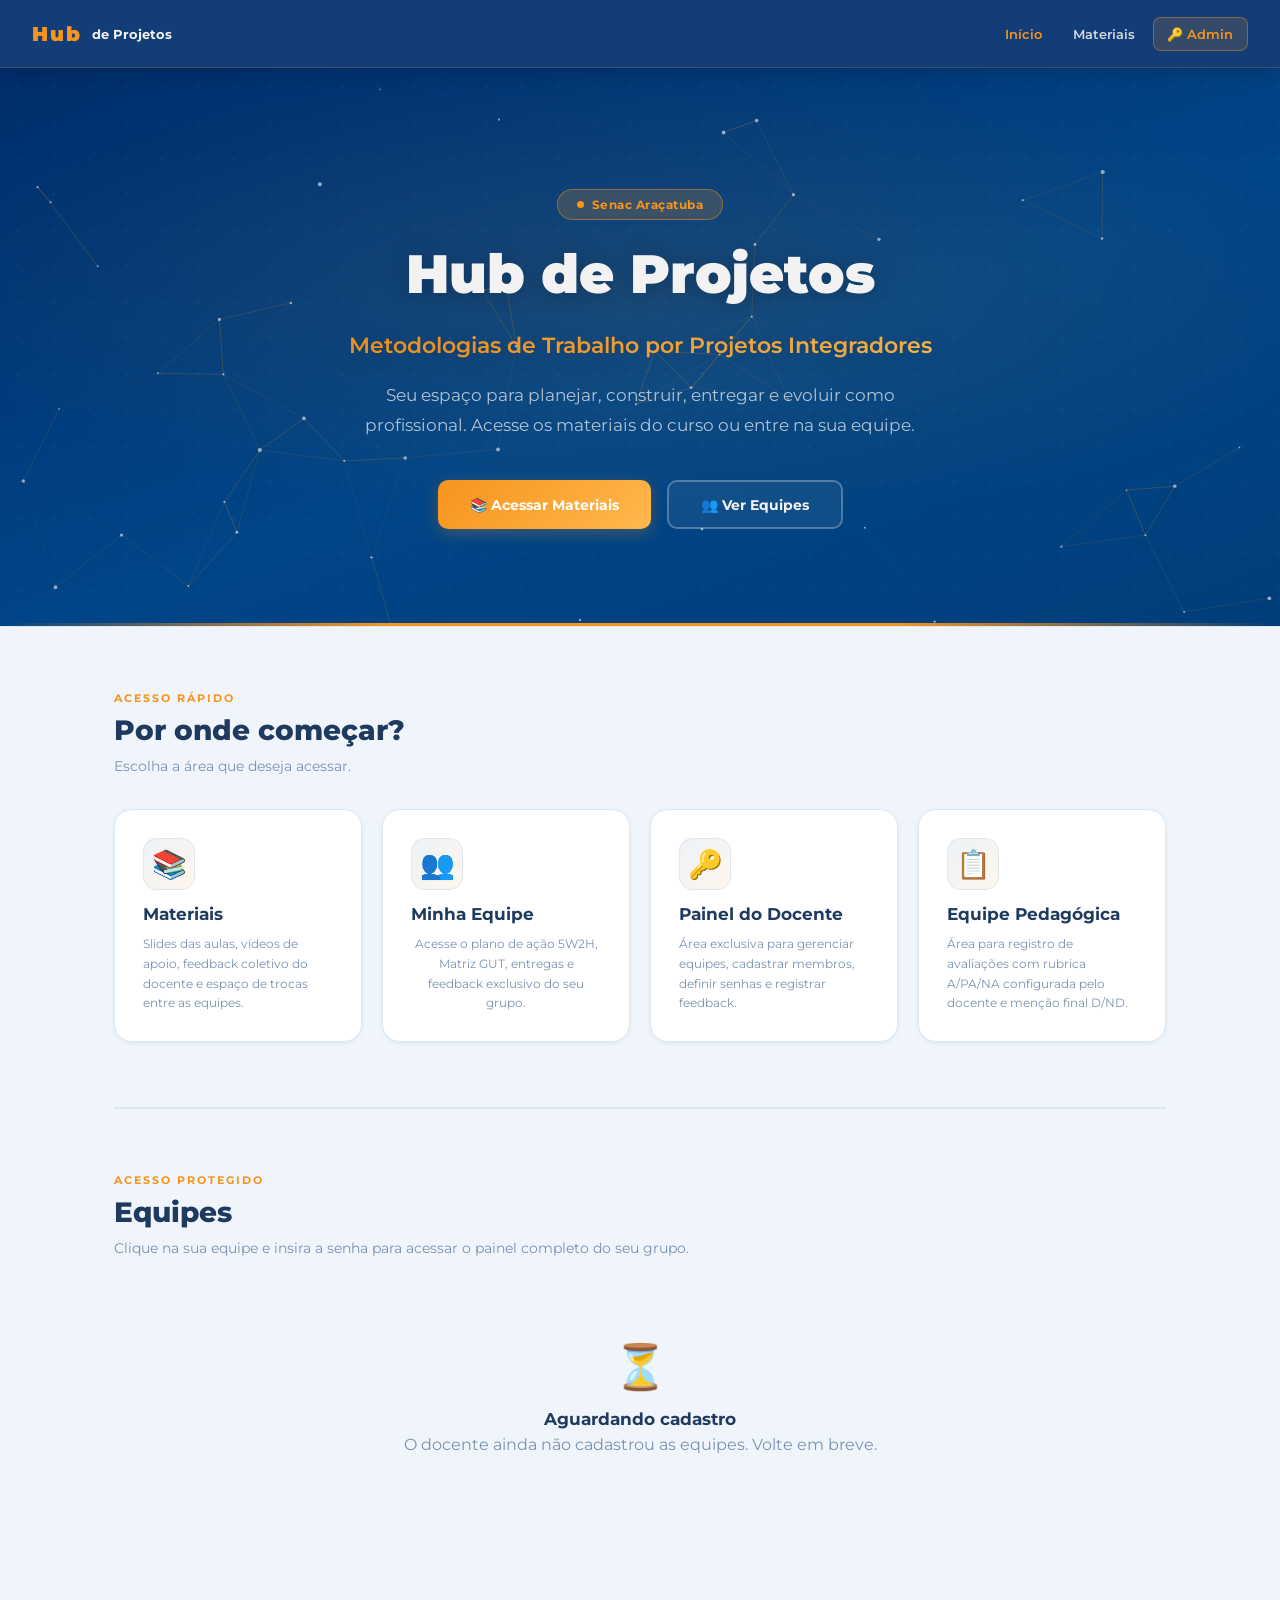
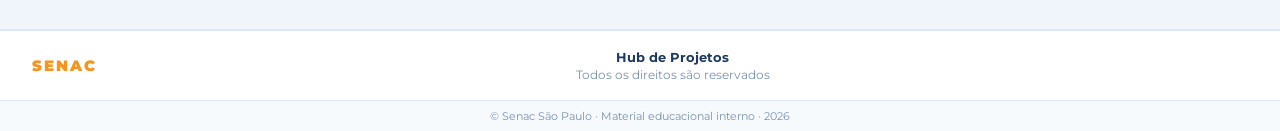
==== commit dc42ce5b: "Add files via upload" ====
--- a/index.html
+++ b/index.html
@@ -32,6 +32,7 @@
 
   <div class="page" id="main-content">
     <section class="hero" role="banner" aria-label="Boas-vindas">
+      <canvas id="hero-canvas" aria-hidden="true"></canvas>
       <div class="hero-badge" id="hero-badge">Gestão de Projetos Integradores Senac Araçatuba</div>
       <h1 class="hero-title">Hub de Projetos<br><span class="grad" id="hero-subtitle">Gestão de Projetos
           Integradores</span></h1>
@@ -80,12 +81,11 @@
 
       <div class="divider"></div>
 
-      <section class="section" id="uc-section" style="display:none; background:var(--glass); border:1px solid rgba(255,255,255,0.08); border-left:3px solid var(--orange); border-radius:14px; padding:2rem; margin-bottom:2rem;">
+      <section class="section uc-section" id="uc-section">
         <div class="section-label">Foco Pedagógico</div>
         <h2 class="section-title">Competências das UCs Integradas</h2>
         <p class="section-desc">O Projeto Integrador desenvolve e articula ativamente as seguintes competências do curso:</p>
-        <ul id="uc-list" style="margin-top:1.5rem; padding-left:1.5rem; display:flex; flex-direction:column; gap:0.5rem; color:var(--text); font-size:14px; font-weight:600;">
-        </ul>
+        <ul id="uc-list" class="uc-list"></ul>
       </section>
 
       <div class="divider"></div>
@@ -94,7 +94,7 @@
         <div class="section-label">Acesso protegido</div>
         <h2 class="section-title" id="teams-title">Equipes</h2>
         <p class="section-desc">Clique na sua equipe e insira a senha para acessar o painel completo do seu grupo.</p>
-        <div class="teams-grid" id="teams-grid" role="list" aria-label="Lista de equipes">
+        <div class="teams-grid" id="teams-grid" aria-label="Lista de equipes">
           <div class="empty-state">
             <span class="ei">⏳</span>
             <h3>Aguardando cadastro</h3>
@@ -115,9 +115,9 @@
       <p class="modal-sub" id="modal-sub">Digite a senha da sua equipe para continuar.</p>
       <div class="error-msg" id="err-msg" role="alert" aria-live="polite">Senha incorreta. Tente novamente.</div>
       <label for="senha-input" class="sr-only">Senha da equipe</label>
-      <input type="password" class="field-input" id="senha-input" placeholder="Senha da equipe..."
-        onkeydown="if(event.key==='Enter')checkPassword()" style="margin-bottom:1rem" autocomplete="current-password">
-      <button class="btn btn-primary" type="button" onclick="checkPassword()" style="width:100%;justify-content:center">
+      <input type="password" class="field-input field-input-mb" id="senha-input" placeholder="Senha da equipe..."
+        onkeydown="if(event.key==='Enter')checkPassword()" autocomplete="current-password">
+      <button class="btn btn-primary btn-block" type="button" onclick="checkPassword()">
         Entrar →
       </button>
     </div>
@@ -126,8 +126,8 @@
   <footer role="contentinfo">
     <div class="f-logo">SENAC</div>
     <div class="f-center" id="footer-center">
-      <div style="font-weight:700">Hub de Projetos — Gestão de Projetos Integradores</div>
-      <div style="color:var(--muted);font-size:12px;margin-top:2px">Senac Araçatuba</div>
+      <div class="f-line1">Hub de Projetos — Gestão de Projetos Integradores</div>
+      <div class="f-line2">Senac Araçatuba</div>
     </div>
     <div class="f-right" id="footer-right"></div>
   </footer>
@@ -145,11 +145,17 @@
 
     function renderConfig() {
       const cfg = JSON.parse(localStorage.getItem(KEY_CONFIG) || '{}');
-      const nomeCurso = cfg.nomeCurso || '';
+      const TITULO_PADRAO = 'Metodologias de Trabalho por Projetos Integradores';
+      const UNIDADE_PADRAO = 'Senac Araçatuba';
+      const nomeCurso = (!cfg.nomeCurso || cfg.nomeCurso.trim() === 'Técnico em Logística')
+        ? TITULO_PADRAO : cfg.nomeCurso.trim();
       const uc = cfg.unidadeCurricular || 'Gestão de Projetos Integradores';
       const docente = cfg.docente || '';
       const email = cfg.emailDocente || '';
-      const unidade = cfg.unidade || 'Senac Araçatuba';
+      const unidadeRaw = cfg.unidade || '';
+      const unidade = unidadeRaw
+        ? (unidadeRaw.toLowerCase().startsWith('senac') ? unidadeRaw : 'Senac ' + unidadeRaw)
+        : UNIDADE_PADRAO;
       const anoSem = cfg.anoSemestre || '';
 
       const badge = document.getElementById('hero-badge');
@@ -166,11 +172,11 @@
       const fc = document.getElementById('footer-center');
       if (fc) {
         const linha1 = docente || 'Hub de Projetos';
-        fc.innerHTML = `<div style="font-weight:700">${linha1}</div><div style="color:var(--muted);font-size:12px;margin-top:2px">Todos os direitos são reservados</div>`;
+        fc.innerHTML = `<div class="f-line1">${linha1}</div><div class="f-line2">Todos os direitos são reservados</div>`;
       }
 
       const fr = document.getElementById('footer-right');
-      if (fr) fr.innerHTML = email ? `<a href="mailto:${email}" style="color:inherit;text-decoration:none">${email}</a>` : '';
+      if (fr) fr.innerHTML = email ? `<a class="f-email-link" href="mailto:${email}">${email}</a>` : '';
 
       const fy = document.getElementById('footer-year');
       if (fy) fy.textContent = new Date().getFullYear();
@@ -180,7 +186,7 @@
       if (ucSection && ucList) {
         if (cfg.competencias && cfg.competencias.trim().length > 0) {
           const comps = cfg.competencias.split('\n').filter(c => c.trim().length > 0);
-          ucList.innerHTML = comps.map(c => `<li style="line-height:1.5">${c.trim()}</li>`).join('');
+          ucList.innerHTML = comps.map(c => `<li class="uc-item">${c.trim()}</li>`).join('');
           ucSection.style.display = 'block';
         } else {
           ucSection.style.display = 'none';
@@ -220,8 +226,8 @@
         const entregues = (g.entregas || []).filter(e => e.status === 'entregue').length;
         const membrosCount = (g.membros || []).length;
         return `
-          <button class="team-card" type="button" role="listitem" tabindex="0" aria-label="Acessar equipe ${g.nome}, ${membrosCount} integrantes, ${entregues} de 4 entregas"
-             onclick="openModal('${g.id}')" onkeydown="if(event.key==='Enter')openModal('${g.id}')">
+          <button class="team-card" type="button" aria-label="Acessar equipe ${g.nome}, ${membrosCount} integrantes, ${entregues} de 4 entregas"
+             onclick="openModal('${g.id}')">
             <div class="tc-lock" aria-hidden="true">🔒</div>
             <div class="tc-name">${g.nome}</div>
             <div class="tc-info">
@@ -269,7 +275,103 @@
     // Renderiza com dados locais imediatamente, depois sincroniza e re-renderiza
     renderConfig();
     renderTeams();
-    cloudSync().then(synced => { renderConfig(); if (synced) renderTeams(); });
+    cloudSync().then(synced => {
+      renderConfig();
+      if (synced) { renderTeams(); if (window.observeCards) observeCards(); }
+    });
+  </script>
+
+  <script>
+    // ── Nav scroll behavior ────────────────────────────────────────────
+    (function () {
+      const nav = document.querySelector('.nav');
+      const hero = document.querySelector('.hero');
+      if (!nav || !hero) return;
+      function updateNav() {
+        const heroBottom = hero.getBoundingClientRect().bottom;
+        nav.classList.toggle('nav-light', heroBottom < 68);
+      }
+      window.addEventListener('scroll', updateNav, { passive: true });
+      updateNav();
+    })();
+
+    // ── Particle network canvas ────────────────────────────────────────
+    (function () {
+      if (window.matchMedia('(prefers-reduced-motion: reduce)').matches) return;
+      const canvas = document.getElementById('hero-canvas');
+      if (!canvas) return;
+      const ctx = canvas.getContext('2d');
+      let W, H, pts;
+      const N = 52, MAX_D = 130;
+
+      function resize() {
+        W = canvas.width  = canvas.offsetWidth;
+        H = canvas.height = canvas.offsetHeight;
+      }
+
+      function initPts() {
+        pts = Array.from({ length: N }, function () {
+          return {
+            x: Math.random() * W, y: Math.random() * H,
+            vx: (Math.random() - 0.5) * 0.45,
+            vy: (Math.random() - 0.5) * 0.45,
+            r: Math.random() * 1.4 + 0.7
+          };
+        });
+      }
+
+      function tick() {
+        ctx.clearRect(0, 0, W, H);
+        for (var i = 0; i < pts.length; i++) {
+          var a = pts[i];
+          a.x += a.vx; a.y += a.vy;
+          if (a.x < 0 || a.x > W) a.vx = -a.vx;
+          if (a.y < 0 || a.y > H) a.vy = -a.vy;
+          for (var j = i + 1; j < pts.length; j++) {
+            var b = pts[j];
+            var dx = a.x - b.x, dy = a.y - b.y;
+            var d = Math.sqrt(dx * dx + dy * dy);
+            if (d < MAX_D) {
+              ctx.globalAlpha = (1 - d / MAX_D) * 0.5;
+              ctx.strokeStyle = '#F7941D';
+              ctx.lineWidth = 0.7;
+              ctx.beginPath(); ctx.moveTo(a.x, a.y); ctx.lineTo(b.x, b.y); ctx.stroke();
+            }
+          }
+          ctx.globalAlpha = 0.6;
+          ctx.fillStyle = '#F2F2F2';
+          ctx.beginPath(); ctx.arc(a.x, a.y, a.r, 0, 6.2832); ctx.fill();
+        }
+        ctx.globalAlpha = 1;
+        requestAnimationFrame(tick);
+      }
+
+      window.addEventListener('resize', function () { resize(); initPts(); }, { passive: true });
+      resize(); initPts(); tick();
+    })();
+
+    // ── Scroll entrance animations ─────────────────────────────────────
+    window._animDelay = 0;
+    window._cardObserver = null;
+    if ('IntersectionObserver' in window && !window.matchMedia('(prefers-reduced-motion: reduce)').matches) {
+      window._cardObserver = new IntersectionObserver(function (entries) {
+        entries.forEach(function (e) {
+          if (e.isIntersecting) {
+            e.target.style.animationDelay = (window._animDelay * 0.09) + 's';
+            e.target.classList.add('animate-in');
+            window._animDelay++;
+            window._cardObserver.unobserve(e.target);
+          }
+        });
+      }, { threshold: 0.08 });
+    }
+    window.observeCards = function () {
+      if (!window._cardObserver) return;
+      document.querySelectorAll('.access-card:not(.animate-in), .team-card:not(.animate-in)').forEach(function (el) {
+        window._cardObserver.observe(el);
+      });
+    };
+    observeCards();
   </script>
 </body>
 
--- a/style.css
+++ b/style.css
@@ -45,16 +45,22 @@
   position: fixed;
   top: 0; left: 0; right: 0;
   height: 68px;
-  background: rgba(255,255,255,0.95);
-  -webkit-backdrop-filter: blur(14px);
-  backdrop-filter: blur(14px);
-  border-bottom: 1px solid var(--border);
-  box-shadow: var(--shadow-sm);
+  background: rgba(0,45,107,0.92);
+  -webkit-backdrop-filter: blur(16px);
+  backdrop-filter: blur(16px);
+  border-bottom: 1px solid rgba(247,148,29,0.2);
+  box-shadow: 0 2px 20px rgba(0,0,0,0.18);
   display: flex;
   align-items: center;
   justify-content: space-between;
   padding: 0 2rem;
   z-index: 1000;
+  transition: background 0.35s, box-shadow 0.35s, border-color 0.35s;
+}
+.nav.nav-light {
+  background: rgba(255,255,255,0.96);
+  border-bottom: 1px solid var(--border);
+  box-shadow: var(--shadow-sm);
 }
 
 .nav-logo {
@@ -66,25 +72,28 @@
   display: flex;
   align-items: center;
   gap: 0.6rem;
-}
-.nav-logo span { color: var(--navy); font-weight: 700; font-size: 13px; letter-spacing: 0; }
+  transition: color 0.3s;
+}
+.nav-logo span { color: #F2F2F2; font-weight: 700; font-size: 13px; letter-spacing: 0; transition: color 0.3s; }
+.nav.nav-light .nav-logo span { color: var(--navy); }
 
 .nav-links { display: flex; gap: 0.25rem; align-items: center; }
 .nav-links a {
-  color: var(--navy-dark);
+  color: rgba(242,242,242,0.85);
   text-decoration: none;
   font-size: 13px;
   font-weight: 600;
   padding: 0.5rem 0.85rem;
   border-radius: 8px;
-  transition: all 0.2s;
+  transition: color 0.2s, background 0.2s;
   white-space: nowrap;
 }
-.nav-links a:hover { color: var(--orange); background: rgba(247,148,29,0.08); }
+.nav.nav-light .nav-links a { color: var(--navy-dark); }
+.nav-links a:hover { color: var(--orange); background: rgba(247,148,29,0.1); }
 .nav-links a.nav-active { color: var(--orange); }
 .nav-links a.nav-btn {
-  background: rgba(247,148,29,0.1);
-  border: 1px solid rgba(247,148,29,0.3);
+  background: rgba(247,148,29,0.15);
+  border: 1px solid rgba(247,148,29,0.4);
   color: var(--orange);
 }
 .nav-links a.nav-btn:hover { background: var(--orange); color: #fff; }
@@ -105,7 +114,8 @@
 
 /* Hamburger */
 .hamburger { display: none; flex-direction: column; gap: 5px; background: none; border: none; cursor: pointer; padding: 8px; }
-.hamburger span { display: block; width: 22px; height: 2px; background: var(--navy); border-radius: 2px; transition: all 0.3s; }
+.hamburger span { display: block; width: 22px; height: 2px; background: #F2F2F2; border-radius: 2px; transition: all 0.3s; }
+.nav.nav-light .hamburger span { background: var(--navy); }
 .hamburger.open span:nth-child(1) { transform: translateY(7px) rotate(45deg); }
 .hamburger.open span:nth-child(2) { opacity: 0; }
 .hamburger.open span:nth-child(3) { transform: translateY(-7px) rotate(-45deg); }
@@ -131,22 +141,40 @@
 
 /* ── Hero Section ─────────────────────────────────────────────────────── */
 .hero {
-  min-height: 58vh;
+  min-height: 62vh;
   display: flex;
   flex-direction: column;
   align-items: center;
   justify-content: center;
   text-align: center;
-  padding: 7rem 1.5rem 5rem;
+  padding: 7rem 1.5rem 5.5rem;
   position: relative;
   overflow: hidden;
-  background: linear-gradient(150deg, #e8f0fb 0%, #f0f5fb 50%, #fef6ec 100%);
+  background:
+    radial-gradient(ellipse 80% 60% at 50% 40%, rgba(247,148,29,0.10) 0%, transparent 70%),
+    linear-gradient(160deg, #002d6b 0%, #004587 55%, #003e7a 100%);
+  color: #F2F2F2;
 }
 .hero::before {
   content: '';
   position: absolute;
   inset: 0;
-  background: radial-gradient(ellipse at 50% 30%, rgba(247,148,29,0.06) 0%, transparent 65%);
+  background-image: radial-gradient(rgba(242,242,242,0.06) 1px, transparent 1px);
+  background-size: 36px 36px;
+  pointer-events: none;
+}
+.hero::after {
+  content: '';
+  position: absolute;
+  bottom: 0; left: 0; right: 0;
+  height: 3px;
+  background: linear-gradient(90deg, transparent 0%, var(--orange) 30%, var(--orange) 70%, transparent 100%);
+  pointer-events: none;
+}
+#hero-canvas {
+  position: absolute;
+  inset: 0;
+  width: 100%; height: 100%;
   pointer-events: none;
 }
 
@@ -154,8 +182,8 @@
   display: inline-flex;
   align-items: center;
   gap: 0.5rem;
-  background: rgba(247,148,29,0.1);
-  border: 1px solid rgba(247,148,29,0.3);
+  background: rgba(247,148,29,0.18);
+  border: 1px solid rgba(247,148,29,0.45);
   color: var(--orange);
   padding: 0.45rem 1.2rem;
   border-radius: 20px;
@@ -163,6 +191,8 @@
   font-weight: 700;
   margin-bottom: 1.5rem;
   letter-spacing: 0.5px;
+  -webkit-backdrop-filter: blur(8px);
+  backdrop-filter: blur(8px);
 }
 .hero-badge::before {
   content: '';
@@ -173,17 +203,54 @@
 }
 @keyframes pulse {
   0%, 100% { opacity: 1; transform: scale(1); }
-  50% { opacity: 0.5; transform: scale(1.4); }
-}
-
-.hero-title { font-size: clamp(26px, 5.5vw, 52px); font-weight: 900; line-height: 1.15; margin-bottom: 1rem; }
+  50%       { opacity: 0.5; transform: scale(1.5); }
+}
+
+.hero-title {
+  font-size: clamp(26px, 5.5vw, 54px);
+  font-weight: 900;
+  line-height: 1.12;
+  margin-bottom: 1rem;
+  color: #F2F2F2;
+  text-shadow: 0 2px 24px rgba(0,0,0,0.25);
+  will-change: transform, opacity;
+  animation: heroFadeUp 0.8s cubic-bezier(0.16,1,0.3,1) both;
+}
 .hero-title .grad {
   background: linear-gradient(135deg, var(--orange), var(--orange-light));
   -webkit-background-clip: text; -webkit-text-fill-color: transparent; background-clip: text;
 }
 #hero-subtitle { font-size: clamp(15px, 2.5vw, 22px); font-weight: 600; }
-.hero-sub { color: var(--muted); font-size: clamp(13px, 2vw, 17px); max-width: 560px; margin: 0 auto 2.5rem; line-height: 1.75; }
-.hero-btns { display: flex; gap: 1rem; flex-wrap: wrap; justify-content: center; }
+.hero-sub {
+  color: rgba(242,242,242,0.72);
+  font-size: clamp(13px, 2vw, 17px);
+  max-width: 560px;
+  margin: 0 auto 2.5rem;
+  line-height: 1.75;
+  will-change: transform, opacity;
+  animation: heroFadeUp 0.8s 0.15s cubic-bezier(0.16,1,0.3,1) both;
+}
+.hero-btns {
+  display: flex; gap: 1rem; flex-wrap: wrap; justify-content: center;
+  will-change: transform, opacity;
+  animation: heroFadeUp 0.8s 0.28s cubic-bezier(0.16,1,0.3,1) both;
+}
+.hero .btn-ghost {
+  border-color: rgba(242,242,242,0.28);
+  color: #F2F2F2;
+  background: rgba(255,255,255,0.06);
+  -webkit-backdrop-filter: blur(8px);
+  backdrop-filter: blur(8px);
+}
+.hero .btn-ghost:hover {
+  border-color: var(--orange);
+  color: var(--orange);
+  background: rgba(247,148,29,0.12);
+}
+@keyframes heroFadeUp {
+  from { opacity: 0; transform: translateY(20px); }
+  to   { opacity: 1; transform: translateY(0); }
+}
 
 /* ── Buttons ──────────────────────────────────────────────────────────── */
 .btn {
@@ -229,11 +296,11 @@
 .access-card {
   background: var(--surface);
   border: 1px solid var(--border);
-  border-radius: 16px;
+  border-radius: 18px;
   padding: 1.75rem;
   text-decoration: none;
   color: var(--text);
-  transition: all 0.3s;
+  transition: transform 0.3s cubic-bezier(0.16,1,0.3,1), box-shadow 0.3s, border-color 0.3s;
   display: flex;
   flex-direction: column;
   gap: 0.6rem;
@@ -241,6 +308,14 @@
   position: relative;
   overflow: hidden;
   box-shadow: var(--shadow-sm);
+}
+.access-card::before {
+  content: '';
+  position: absolute;
+  inset: 0;
+  background: linear-gradient(135deg, rgba(0,69,135,0.03) 0%, transparent 60%);
+  opacity: 0;
+  transition: opacity 0.3s;
 }
 .access-card::after {
   content: '';
@@ -251,32 +326,69 @@
   opacity: 0;
   transition: opacity 0.3s;
 }
-.access-card:hover { border-color: rgba(247,148,29,0.4); transform: translateY(-4px); box-shadow: var(--shadow-lg); }
-.access-card:hover::after { opacity: 1; }
+.access-card:hover {
+  border-color: rgba(247,148,29,0.45);
+  transform: translateY(-5px);
+  box-shadow: 0 12px 32px rgba(0,69,135,0.12), 0 0 0 1px rgba(247,148,29,0.2);
+}
+.access-card:hover::before { opacity: 1; }
+.access-card:hover::after  { opacity: 1; }
 .access-card:focus { border-color: var(--orange); box-shadow: 0 0 0 3px rgba(247,148,29,0.2); }
-.ac-icon { font-size: 30px; }
-.ac-title { font-size: 17px; font-weight: 700; color: var(--navy-dark); }
+.ac-icon {
+  font-size: 28px;
+  width: 52px; height: 52px;
+  display: flex; align-items: center; justify-content: center;
+  background: linear-gradient(135deg, rgba(0,69,135,0.07), rgba(247,148,29,0.08));
+  border-radius: 14px;
+  border: 1px solid rgba(0,69,135,0.08);
+}
+.ac-title { font-size: 17px; font-weight: 700; color: var(--navy-dark); margin-top: 0.3rem; }
 .ac-desc { font-size: 12px; color: var(--muted); line-height: 1.65; }
+
+/* ── Animate-in (scroll entrance) ────────────────────────────────────── */
+.animate-in {
+  animation: slideUp 0.55s cubic-bezier(0.16,1,0.3,1) both;
+  will-change: transform, opacity;
+}
+@keyframes slideUp {
+  from { opacity: 0; transform: translateY(22px); }
+  to   { opacity: 1; transform: translateY(0); }
+}
 
 /* ── Teams Grid ───────────────────────────────────────────────────────── */
 .teams-grid { display: grid; grid-template-columns: repeat(auto-fill, minmax(210px, 1fr)); gap: 1.1rem; }
 .team-card {
   background: var(--surface);
   border: 1px solid var(--border);
-  border-radius: 14px;
+  border-radius: 16px;
   padding: 1.4rem;
   cursor: pointer;
-  transition: all 0.3s;
+  transition: transform 0.3s cubic-bezier(0.16,1,0.3,1), box-shadow 0.3s, border-color 0.3s;
   position: relative;
   text-align: left;
   width: 100%;
   font-family: inherit;
   box-shadow: var(--shadow-sm);
   color: var(--text);
-}
-.team-card:hover { border-color: rgba(247,148,29,0.45); transform: translateY(-3px); box-shadow: var(--shadow-lg); }
+  overflow: hidden;
+}
+.team-card::after {
+  content: '';
+  position: absolute;
+  left: 0; top: 0; bottom: 0;
+  width: 3px;
+  background: linear-gradient(180deg, var(--orange), var(--orange-light));
+  opacity: 0;
+  transition: opacity 0.3s;
+}
+.team-card:hover {
+  border-color: rgba(247,148,29,0.45);
+  transform: translateY(-3px);
+  box-shadow: 0 10px 28px rgba(0,69,135,0.12), 0 0 0 1px rgba(247,148,29,0.18);
+}
+.team-card:hover::after { opacity: 1; }
 .team-card:focus { border-color: var(--orange); box-shadow: 0 0 0 3px rgba(247,148,29,0.2); outline: none; }
-.tc-lock { position: absolute; top: 1rem; right: 1rem; font-size: 14px; opacity: 0.3; }
+.tc-lock { position: absolute; top: 1rem; right: 1rem; font-size: 14px; opacity: 0.25; }
 .tc-name { font-size: 16px; font-weight: 700; margin-bottom: 0.4rem; color: var(--navy-dark); }
 .tc-info { font-size: 12px; color: var(--muted); display: flex; flex-direction: column; gap: 0.15rem; }
 .tc-cta {
@@ -287,7 +399,9 @@
   background: rgba(247,148,29,0.1);
   color: var(--orange);
   border: 1px solid rgba(247,148,29,0.25);
-}
+  transition: background 0.2s;
+}
+.team-card:hover .tc-cta { background: rgba(247,148,29,0.18); }
 .empty-state { grid-column: 1/-1; text-align: center; padding: 3rem 1rem; color: var(--muted); }
 .empty-state .ei { font-size: 44px; margin-bottom: 1rem; display: block; }
 .empty-state h3 { font-size: 17px; font-weight: 700; color: var(--text); margin-bottom: 0.4rem; }
@@ -312,11 +426,12 @@
   width: 100%;
   position: relative;
   box-shadow: var(--shadow-lg);
-  animation: fadeIn 0.2s ease;
+  will-change: transform, opacity;
+  animation: fadeIn 0.22s cubic-bezier(0.16,1,0.3,1) both;
   color: var(--text);
 }
 @keyframes fadeIn {
-  from { opacity: 0; transform: translateY(10px); }
+  from { opacity: 0; transform: translateY(12px); }
   to   { opacity: 1; transform: translateY(0); }
 }
 .modal-close {
@@ -345,6 +460,32 @@
 
 .error-msg { color: #d94f4f; font-size: 12px; margin: 0.5rem 0; display: none; }
 .error-msg.show { display: block; }
+
+/* ── UC Section ───────────────────────────────────────────────────────── */
+.uc-section {
+  display: none;
+  background: var(--glass);
+  border: 1px solid rgba(255,255,255,0.08);
+  border-left: 3px solid var(--orange);
+  border-radius: 14px;
+  padding: 2rem;
+  margin-bottom: 2rem;
+}
+.uc-list {
+  margin-top: 1.5rem;
+  padding-left: 1.5rem;
+  display: flex;
+  flex-direction: column;
+  gap: 0.5rem;
+  color: var(--text);
+  font-size: 14px;
+  font-weight: 600;
+}
+.uc-item { line-height: 1.5; }
+
+/* ── Utility ──────────────────────────────────────────────────────────── */
+.field-input-mb { margin-bottom: 1rem; }
+.btn-block { width: 100%; justify-content: center; }
 
 /* ── Footer ────────────────────────────────────────────────────────────── */
 footer {
@@ -360,6 +501,9 @@
 }
 .f-logo { font-size: 15px; font-weight: 900; color: var(--orange); letter-spacing: 2px; }
 .f-center { text-align: center; font-size: 13px; color: var(--text); }
+.f-line1 { font-weight: 700; }
+.f-line2 { color: var(--muted); font-size: 12px; margin-top: 2px; }
+.f-email-link { color: inherit; text-decoration: none; }
 .f-right { font-size: 11px; color: var(--muted); text-align: right; }
 .f-copy { background: var(--surface-2); border-top: 1px solid var(--border); padding: 0.5rem; text-align: center; font-size: 11px; color: var(--muted); }
 
